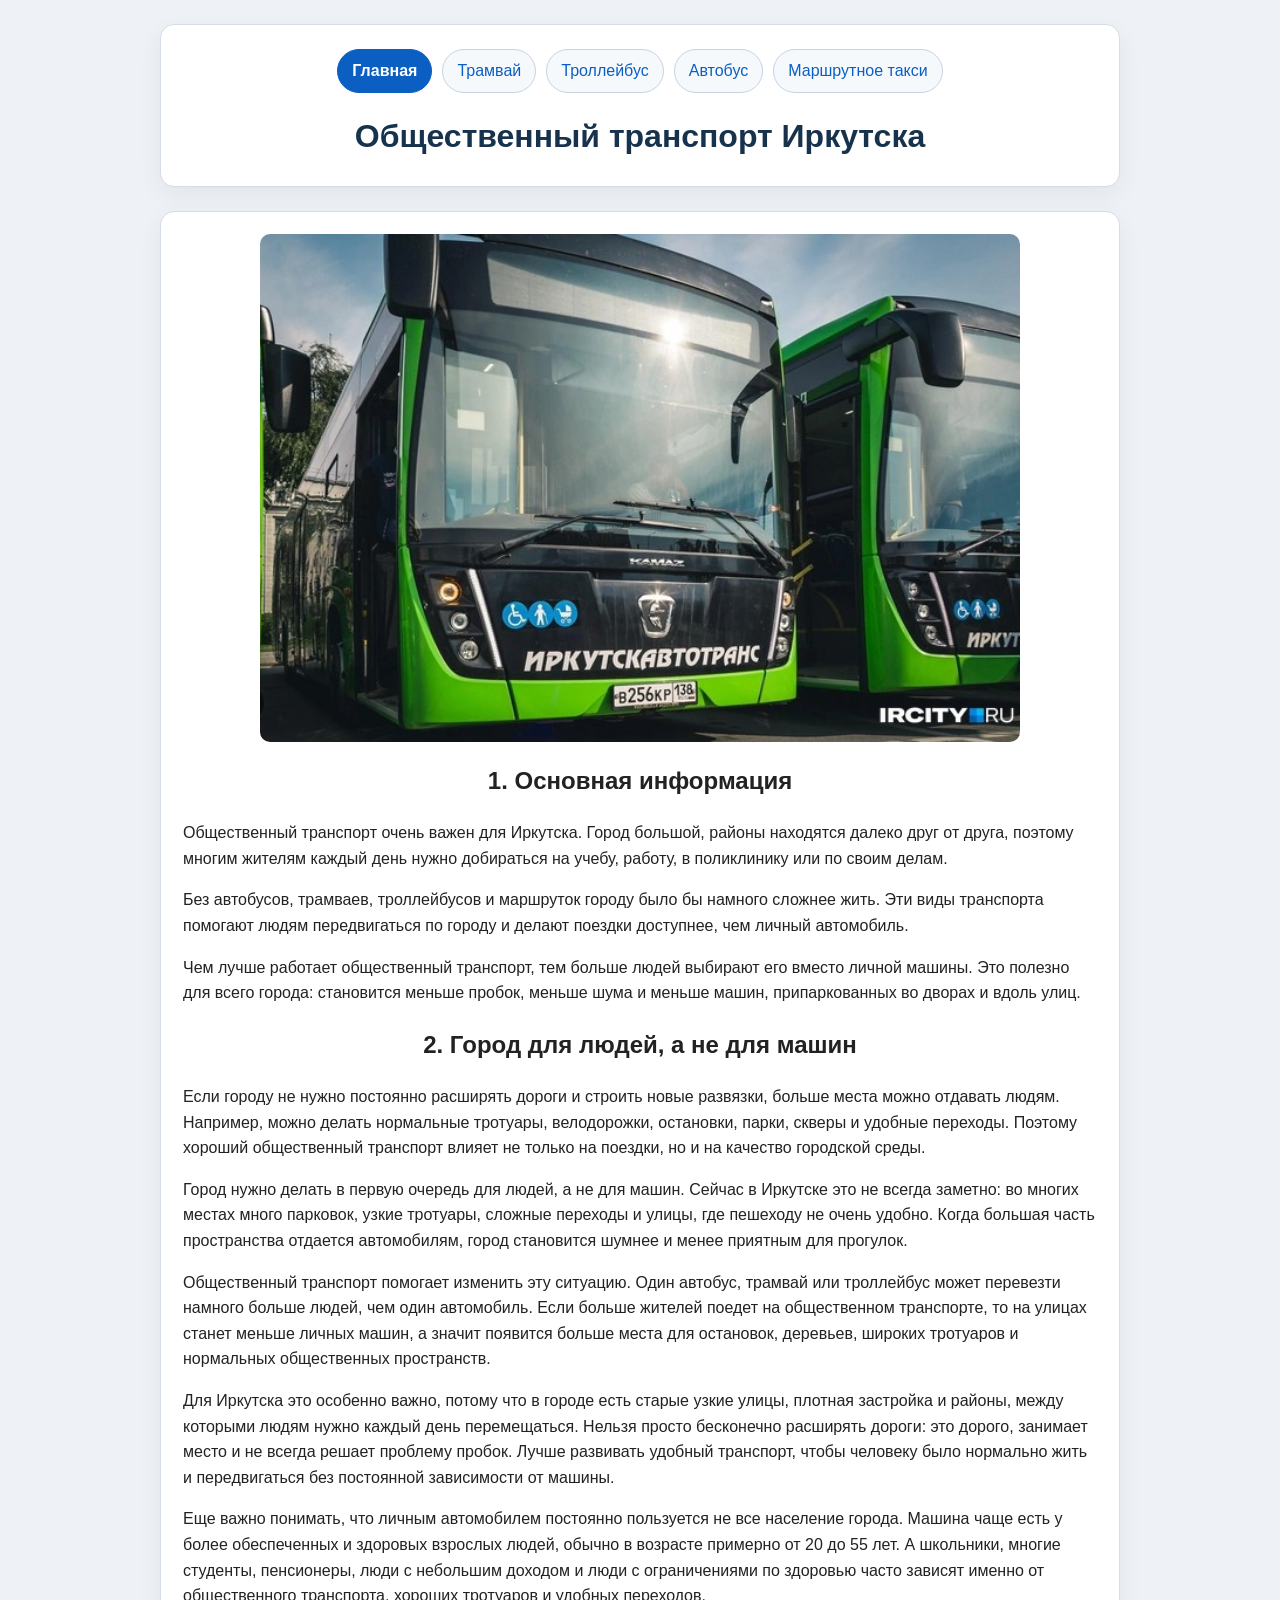
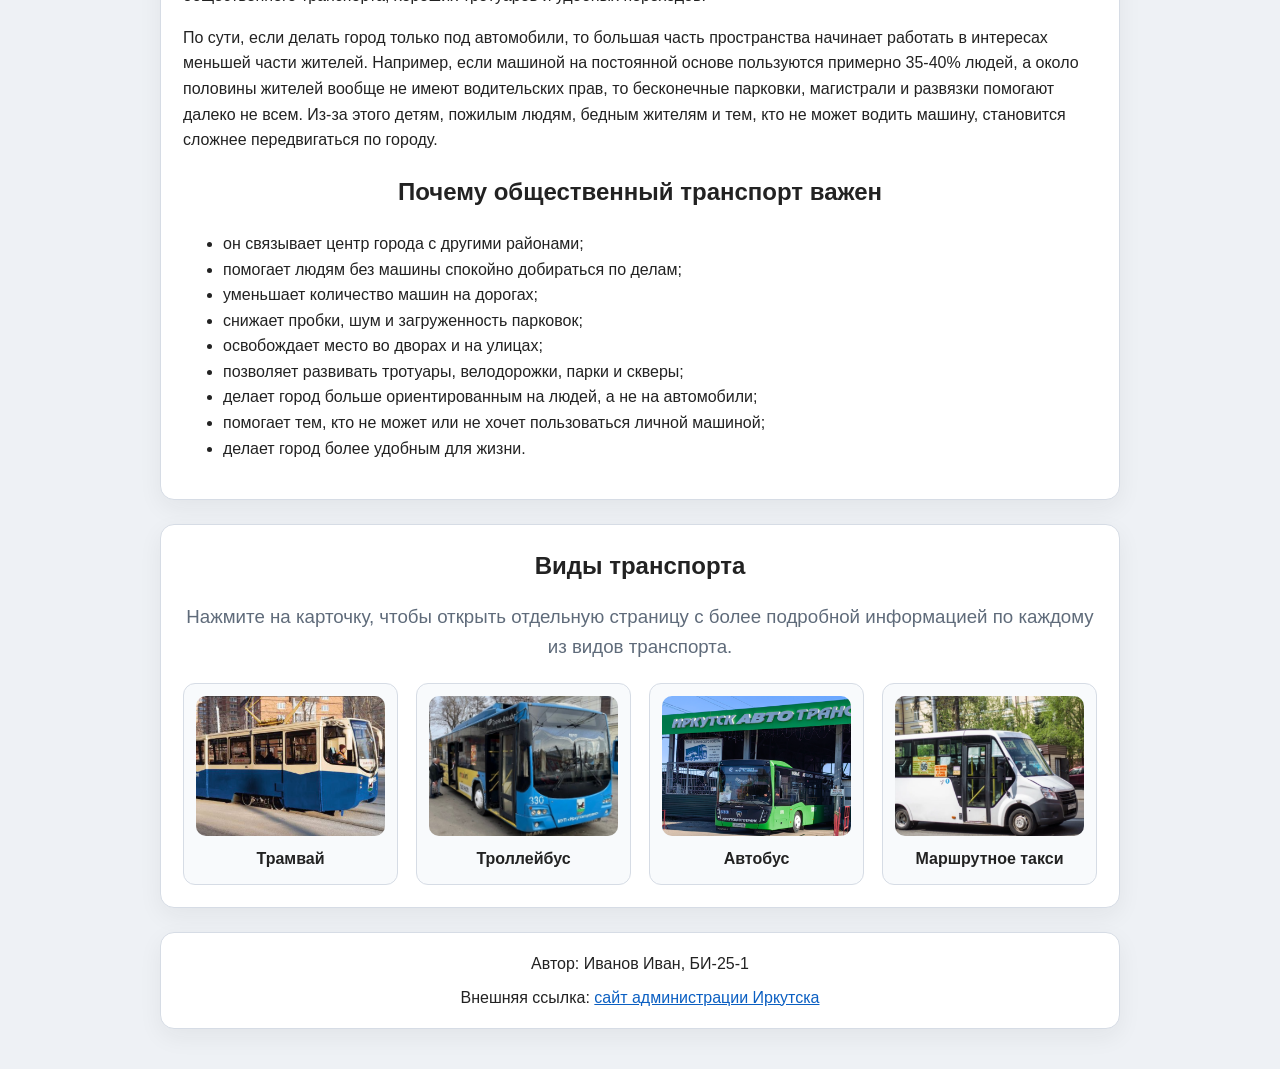
==== index.html @ 7076f2f7 "podzagolovki" ====
<!DOCTYPE html>
<html lang="ru">
<head>
  <meta charset="UTF-8">
  <meta name="viewport" content="width=device-width, initial-scale=1.0">
  <title>Общественный транспорт Иркутска</title>
  <link rel="stylesheet" href="style.css">
</head>
<body class="page">
  <div class="wrapper">
    <header class="header">
      <nav class="menu">
        <a class="menu-link active" href="index.html">Главная</a>
        <a class="menu-link" href="tram.html">Трамвай</a>
        <a class="menu-link" href="trolleybus.html">Троллейбус</a>
        <a class="menu-link" href="bus.html">Автобус</a>
        <a class="menu-link" href="marshrutka.html">Маршрутное такси</a>
      </nav>
      <h1 class="page-title">Общественный транспорт Иркутска</h1>
    </header>

    <main class="content">
      <section class="intro panel">
        <img class="image hero-image" src="images/hero.jpg" alt="Иркутск">
        <h2>1. Основная информация</h2>
        <p>
          Общественный транспорт очень важен для Иркутска. Город большой, районы находятся далеко друг от друга,
          поэтому многим жителям каждый день нужно добираться на учебу, работу, в поликлинику или по своим делам.
        </p>
        <p>
          Без автобусов, трамваев, троллейбусов и маршруток городу было бы намного сложнее жить. Эти виды транспорта
          помогают людям передвигаться по городу и делают поездки доступнее, чем личный автомобиль.
        </p>
        <p>
          Чем лучше работает общественный транспорт, тем больше людей выбирают его вместо личной машины. Это полезно
          для всего города: становится меньше пробок, меньше шума и меньше машин, припаркованных во дворах и вдоль улиц.
        </p>
        <h2>2. Город для людей, а не для машин</h2>
        <p>
          Если городу не нужно постоянно расширять дороги и строить новые развязки, больше места можно отдавать людям.
          Например, можно делать нормальные тротуары, велодорожки, остановки, парки, скверы и удобные переходы. Поэтому
          хороший общественный транспорт влияет не только на поездки, но и на качество городской среды.
        </p>
        <p>
          Город нужно делать в первую очередь для людей, а не для машин. Сейчас в Иркутске это не всегда заметно:
          во многих местах много парковок, узкие тротуары, сложные переходы и улицы, где пешеходу не очень удобно.
          Когда большая часть пространства отдается автомобилям, город становится шумнее и менее приятным для прогулок.
        </p>
        <p>
          Общественный транспорт помогает изменить эту ситуацию. Один автобус, трамвай или троллейбус может перевезти
          намного больше людей, чем один автомобиль. Если больше жителей поедет на общественном транспорте, то на улицах
          станет меньше личных машин, а значит появится больше места для остановок, деревьев, широких тротуаров и
          нормальных общественных пространств.
        </p>
        <p>
          Для Иркутска это особенно важно, потому что в городе есть старые узкие улицы, плотная застройка и районы,
          между которыми людям нужно каждый день перемещаться. Нельзя просто бесконечно расширять дороги: это дорого,
          занимает место и не всегда решает проблему пробок. Лучше развивать удобный транспорт, чтобы человеку было
          нормально жить и передвигаться без постоянной зависимости от машины.
        </p>
        <p>
          Еще важно понимать, что личным автомобилем постоянно пользуется не все население города. Машина чаще есть
          у более обеспеченных и здоровых взрослых людей, обычно в возрасте примерно от 20 до 55 лет. А школьники,
          многие студенты, пенсионеры, люди с небольшим доходом и люди с ограничениями по здоровью часто зависят именно
          от общественного транспорта, хороших тротуаров и удобных переходов.
        </p>
        <p>
          По сути, если делать город только под автомобили, то большая часть пространства начинает работать в интересах
          меньшей части жителей. Например, если машиной на постоянной основе пользуются примерно 35-40% людей, а около
          половины жителей вообще не имеют водительских прав, то бесконечные парковки, магистрали и развязки помогают
          далеко не всем. Из-за этого детям, пожилым людям, бедным жителям и тем, кто не может водить машину, становится
          сложнее передвигаться по городу.
        </p>

        <h2>Почему общественный транспорт важен</h2>
        <ul>
          <li>он связывает центр города с другими районами;</li>
          <li>помогает людям без машины спокойно добираться по делам;</li>
          <li>уменьшает количество машин на дорогах;</li>
          <li>снижает пробки, шум и загруженность парковок;</li>
          <li>освобождает место во дворах и на улицах;</li>
          <li>позволяет развивать тротуары, велодорожки, парки и скверы;</li>
          <li>делает город больше ориентированным на людей, а не на автомобили;</li>
          <li>помогает тем, кто не может или не хочет пользоваться личной машиной;</li>
          <li>делает город более удобным для жизни.</li>
        </ul>
      </section>

      <section class="cards panel">
        <h2 class="section-center">Виды транспорта</h2>
        <h3 class="section-subtitle">Нажмите на карточку, чтобы открыть отдельную страницу с более подробной информацией по каждому из видов транспорта.</h3>

        <div class="cards-grid">
          <a class="card" href="tram.html">
            <img class="image card-image" src="images/tram.jpg" alt="Трамвай">
            <strong>Трамвай</strong>
          </a>

          <a class="card" href="trolleybus.html">
            <img class="image card-image" src="images/trolleybus.jpg" alt="Троллейбус">
            <strong>Троллейбус</strong>
          </a>

          <a class="card" href="bus.html">
            <img class="image card-image" src="images/bus.jpg" alt="Автобус">
            <strong>Автобус</strong>
          </a>

          <a class="card" href="marshrutka.html">
            <img class="image card-image" src="images/marshrutka.jpg" alt="Маршрутное такси">
            <strong>Маршрутное такси</strong>
          </a>
        </div>
      </section>
    </main>

    <footer class="footer">
      <p>Автор: Иванов Иван, БИ-25-1</p>
      <p>
        Внешняя ссылка:
        <a href="https://admirk.ru/" target="_blank" rel="noopener noreferrer">сайт администрации Иркутска</a>
      </p>
    </footer>
  </div>
</body>
</html>
---- style.css ----
body {
  margin: 0;
  background: #eef1f5;
  color: #222222;
  font-family: Arial, sans-serif;
  line-height: 1.6;
}

a {
  color: #0b5fc2;
}

.wrapper {
  max-width: 960px;
  margin: 0 auto;
  padding: 24px 16px 40px;
}

h2,
h3,
.intro h2 {
  text-align: center;
}


.header,
.panel,
.footer {
  background: #ffffff;
  border: 1px solid #d6dce5;
  border-radius: 14px;
  box-shadow: 0 8px 24px rgba(34, 34, 34, 0.06);
}

.header {
  margin-bottom: 24px;
  padding: 24px 20px;
  text-align: center;
}

.header-note {
  margin: 0 0 14px;
  color: #5f6b7a;
}

.menu {
  display: flex;
  flex-wrap: wrap;
  justify-content: center;
  gap: 10px;
  margin-bottom: 18px;
}

.menu-link {
  padding: 8px 14px;
  border: 1px solid #c7d3e3;
  border-radius: 999px;
  background: #f6f9fc;
  color: #0b5fc2;
  text-decoration: none;
}

.menu-link:hover {
  background: #e9f1fb;
}

.menu-link.active {
  background: #0b5fc2;
  border-color: #0b5fc2;
  color: #ffffff;
  font-weight: bold;
}

.page-title {
  margin: 0;
  color: #17324d;
}

.panel {
  padding: 22px;
  margin-bottom: 24px;
}

.image {
  display: block;
  width: 100%;
  border-radius: 10px;
}

.hero-image {
  max-width: 760px;
  margin: 0 auto 20px;
}

.page-image {
  max-width: 720px;
  max-height: 360px;
  object-fit: cover;
  margin: 0 auto 20px;
}

.section-center {
  margin-top: 0;
  text-align: center;
}

.section-subtitle {
  margin-top: -4px;
  margin-bottom: 22px;
  text-align: center;
  color: #5f6b7a;
  font-weight: normal;
}

.cards-grid {
  display: grid;
  grid-template-columns: repeat(auto-fit, minmax(180px, 1fr));
  gap: 18px;
}

.card {
  display: block;
  padding: 12px;
  border: 1px solid #d6dce5;
  border-radius: 12px;
  background: #f8fafc;
  color: #222222;
  text-align: center;
  text-decoration: none;
  transition: transform 0.2s ease, box-shadow 0.2s ease, background 0.2s ease;
}

.card:hover {
  background: #eef5fd;
  transform: translateY(-3px);
  box-shadow: 0 8px 18px rgba(11, 95, 194, 0.12);
}

.card-image {
  width: 100%;
  height: 140px;
  object-fit: cover;
  border-radius: 10px;
  margin-bottom: 10px;
}

.info-table {
  width: 100%;
  border-collapse: collapse;
  margin-top: 10px;
}

.info-table th,
.info-table td {
  border: 1px solid #aeb8c5;
  padding: 10px;
  vertical-align: top;
}

.info-table th {
  background: #e7edf5;
  text-align: center;
}

.back-row {
  text-align: center;
}

.footer {
  padding: 18px 20px;
  text-align: center;
}

.footer p {
  margin: 0;
}

.footer p + p {
  margin-top: 8px;
}

@media (max-width: 640px) {
  .wrapper {
    padding: 16px 10px 28px;
  }

  .header,
  .panel,
  .footer {
    border-radius: 10px;
  }

  .panel {
    padding: 16px;
  }

  .menu {
    gap: 8px;
  }

  .menu-link {
    padding: 7px 12px;
    font-size: 14px;
  }
}
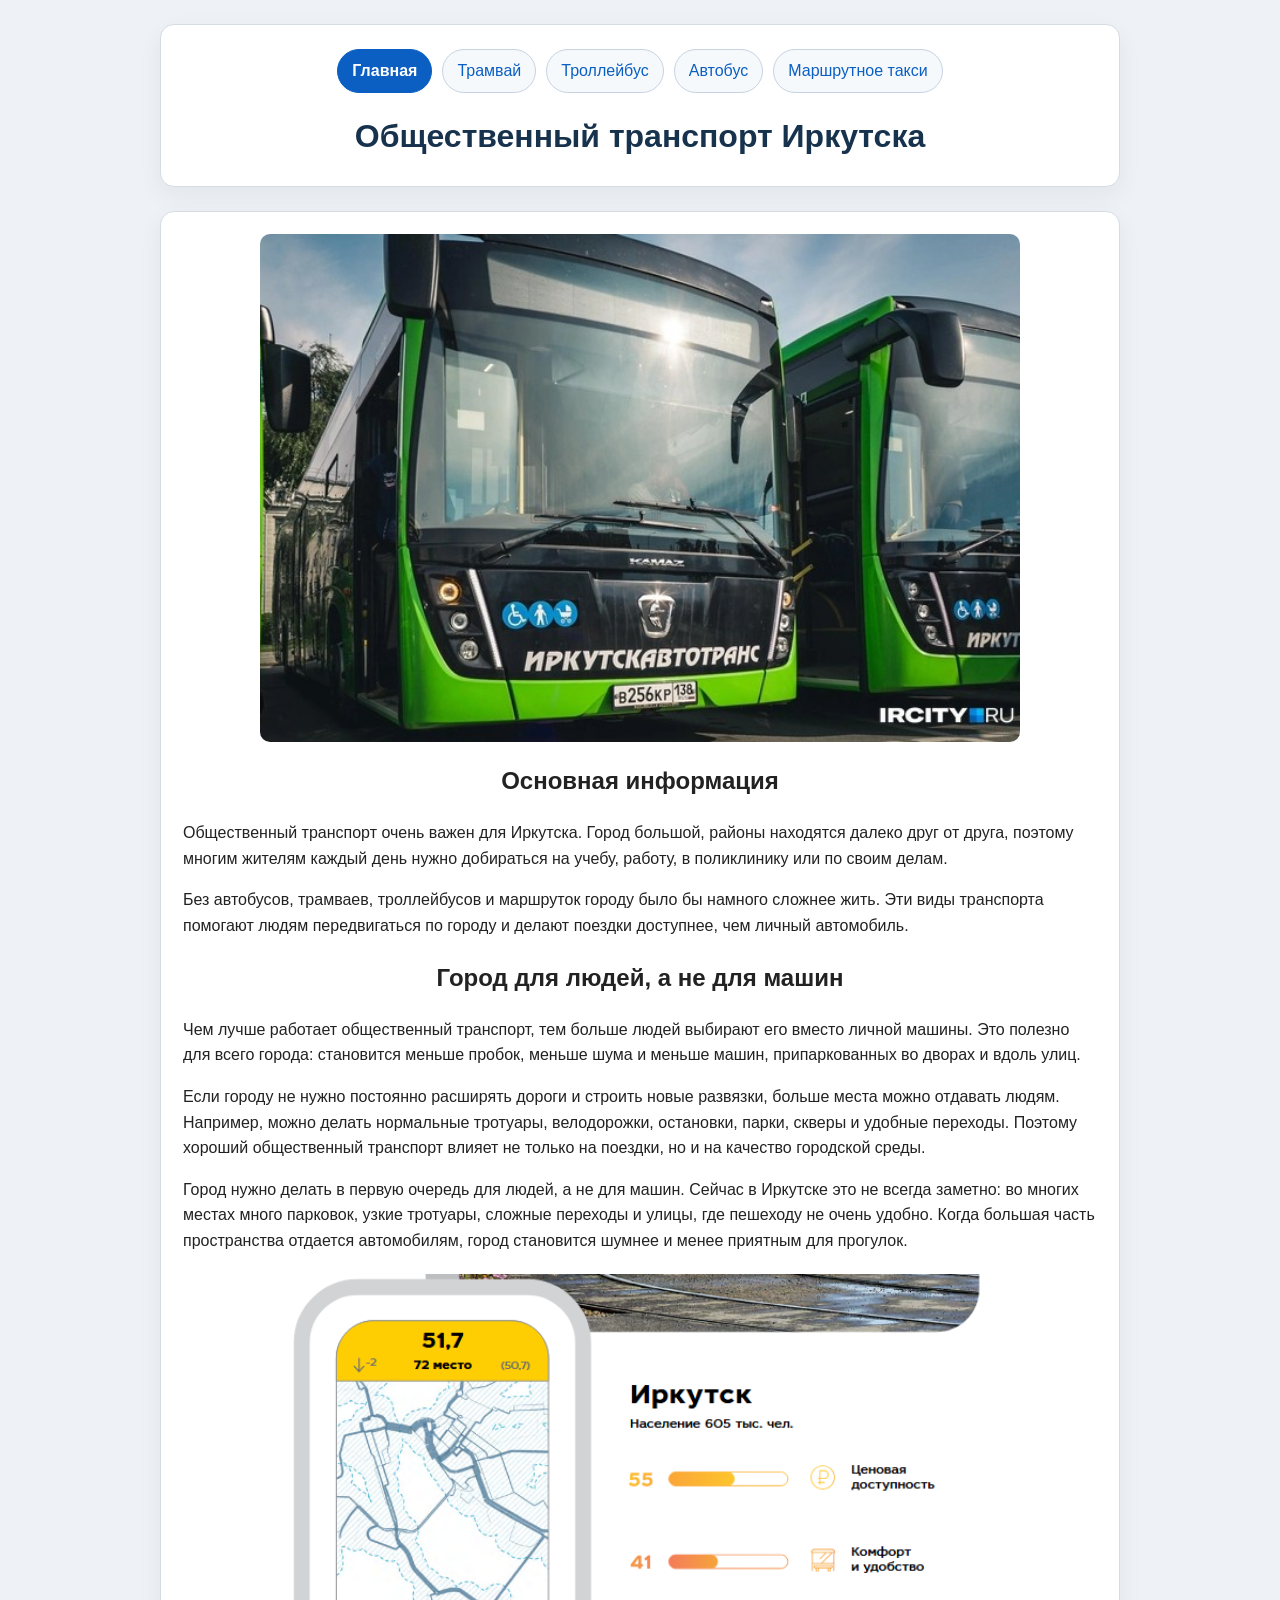
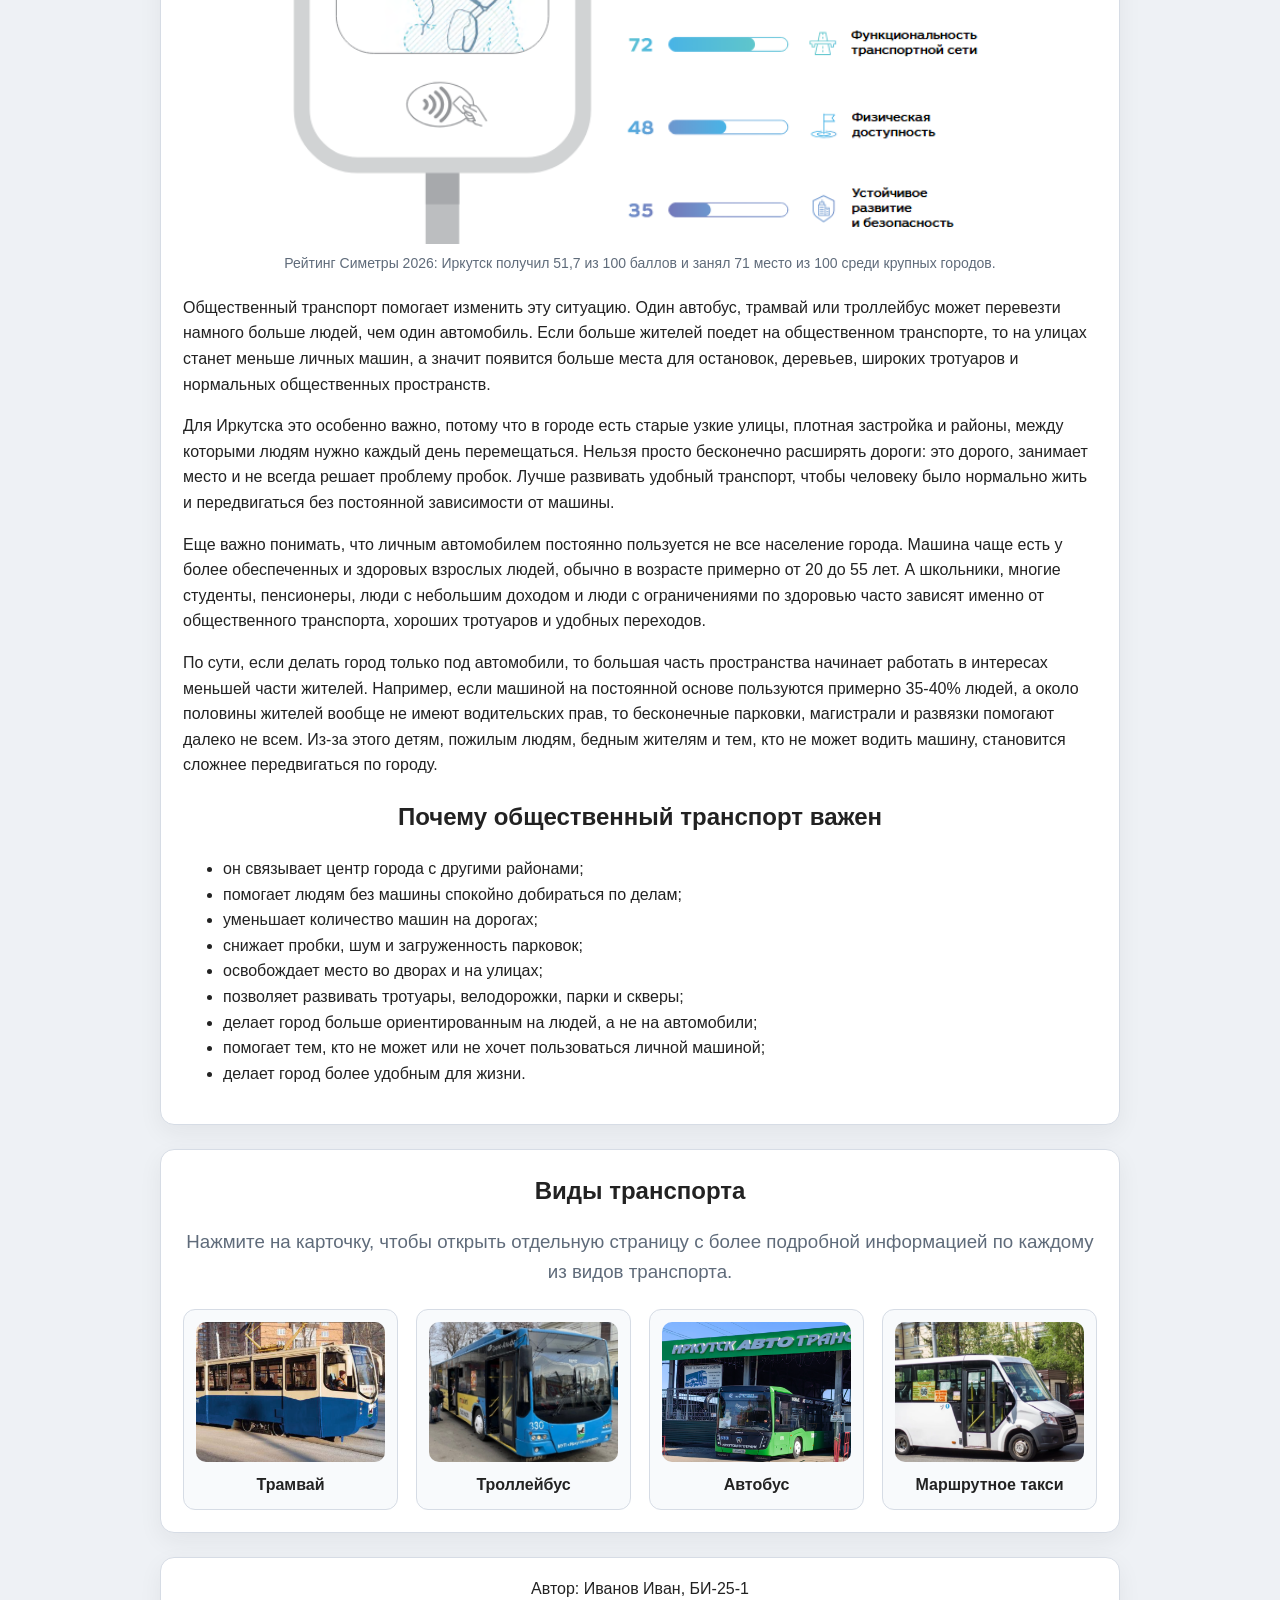
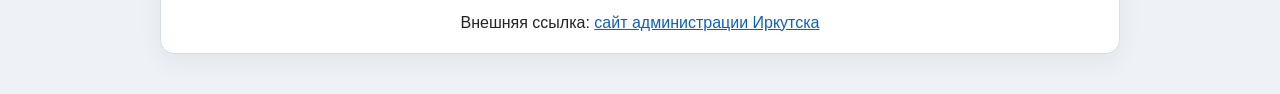
==== commit fa0a74f9: "image on main str" ====
--- a/index.html
+++ b/index.html
@@ -22,7 +22,7 @@
     <main class="content">
       <section class="intro panel">
         <img class="image hero-image" src="images/hero.jpg" alt="Иркутск">
-        <h2>1. Основная информация</h2>
+        <h2>Основная информация</h2>
         <p>
           Общественный транспорт очень важен для Иркутска. Город большой, районы находятся далеко друг от друга,
           поэтому многим жителям каждый день нужно добираться на учебу, работу, в поликлинику или по своим делам.
@@ -31,11 +31,11 @@
           Без автобусов, трамваев, троллейбусов и маршруток городу было бы намного сложнее жить. Эти виды транспорта
           помогают людям передвигаться по городу и делают поездки доступнее, чем личный автомобиль.
         </p>
+        <h2> Город для людей, а не для машин</h2>
         <p>
           Чем лучше работает общественный транспорт, тем больше людей выбирают его вместо личной машины. Это полезно
           для всего города: становится меньше пробок, меньше шума и меньше машин, припаркованных во дворах и вдоль улиц.
         </p>
-        <h2>2. Город для людей, а не для машин</h2>
         <p>
           Если городу не нужно постоянно расширять дороги и строить новые развязки, больше места можно отдавать людям.
           Например, можно делать нормальные тротуары, велодорожки, остановки, парки, скверы и удобные переходы. Поэтому
@@ -46,6 +46,12 @@
           во многих местах много парковок, узкие тротуары, сложные переходы и улицы, где пешеходу не очень удобно.
           Когда большая часть пространства отдается автомобилям, город становится шумнее и менее приятным для прогулок.
         </p>
+        <figure class="rating-picture">
+          <img class="image" src="images/rating.jpg" alt="Рейтинг Симетры 2026 по Иркутску">
+          <figcaption>
+            Рейтинг Симетры 2026: Иркутск получил 51,7 из 100 баллов и занял 71 место из 100 среди крупных городов.
+          </figcaption>
+        </figure>
         <p>
           Общественный транспорт помогает изменить эту ситуацию. Один автобус, трамвай или троллейбус может перевезти
           намного больше людей, чем один автомобиль. Если больше жителей поедет на общественном транспорте, то на улицах
--- a/style.css
+++ b/style.css
@@ -144,6 +144,18 @@
   margin-bottom: 10px;
 }
 
+.rating-picture {
+  max-width: 760px;
+  margin: 20px auto;
+  text-align: center;
+}
+
+.rating-picture figcaption {
+  margin-top: 8px;
+  color: #5f6b7a;
+  font-size: 14px;
+}
+
 .info-table {
   width: 100%;
   border-collapse: collapse;
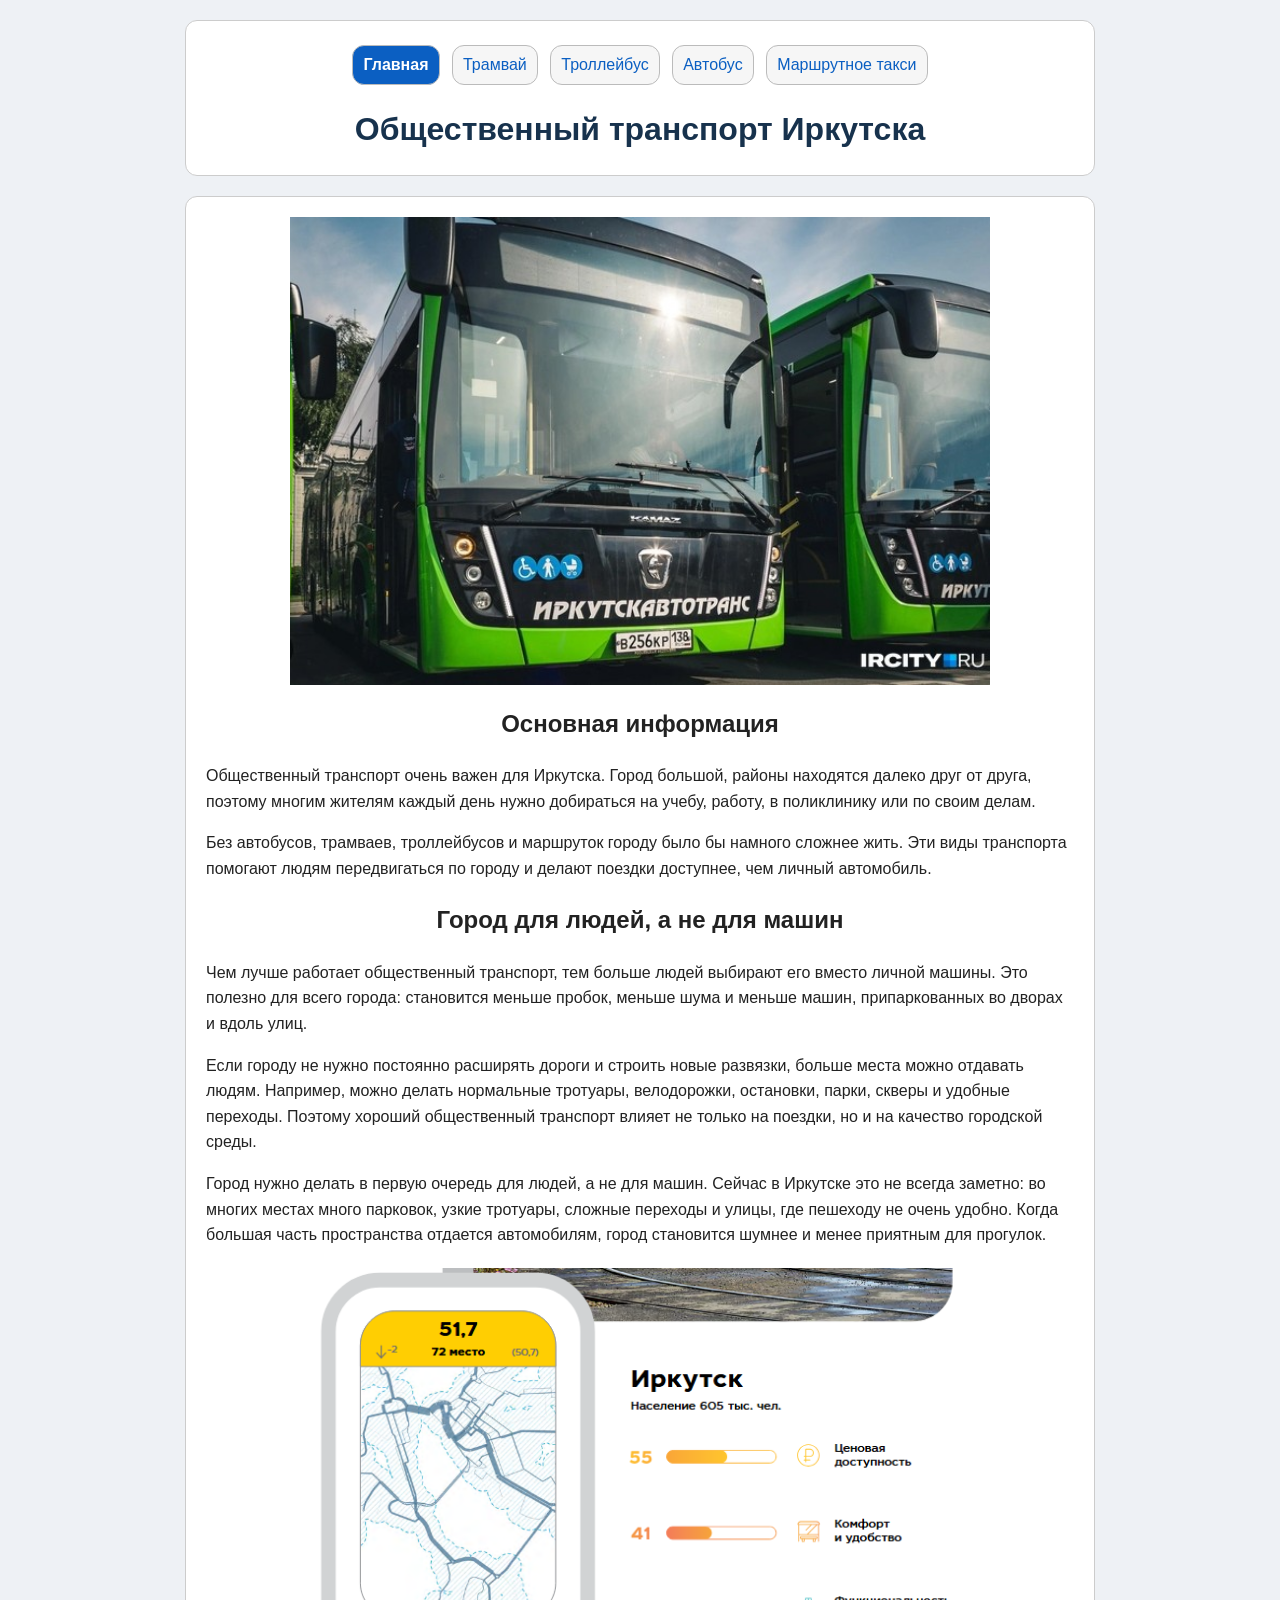
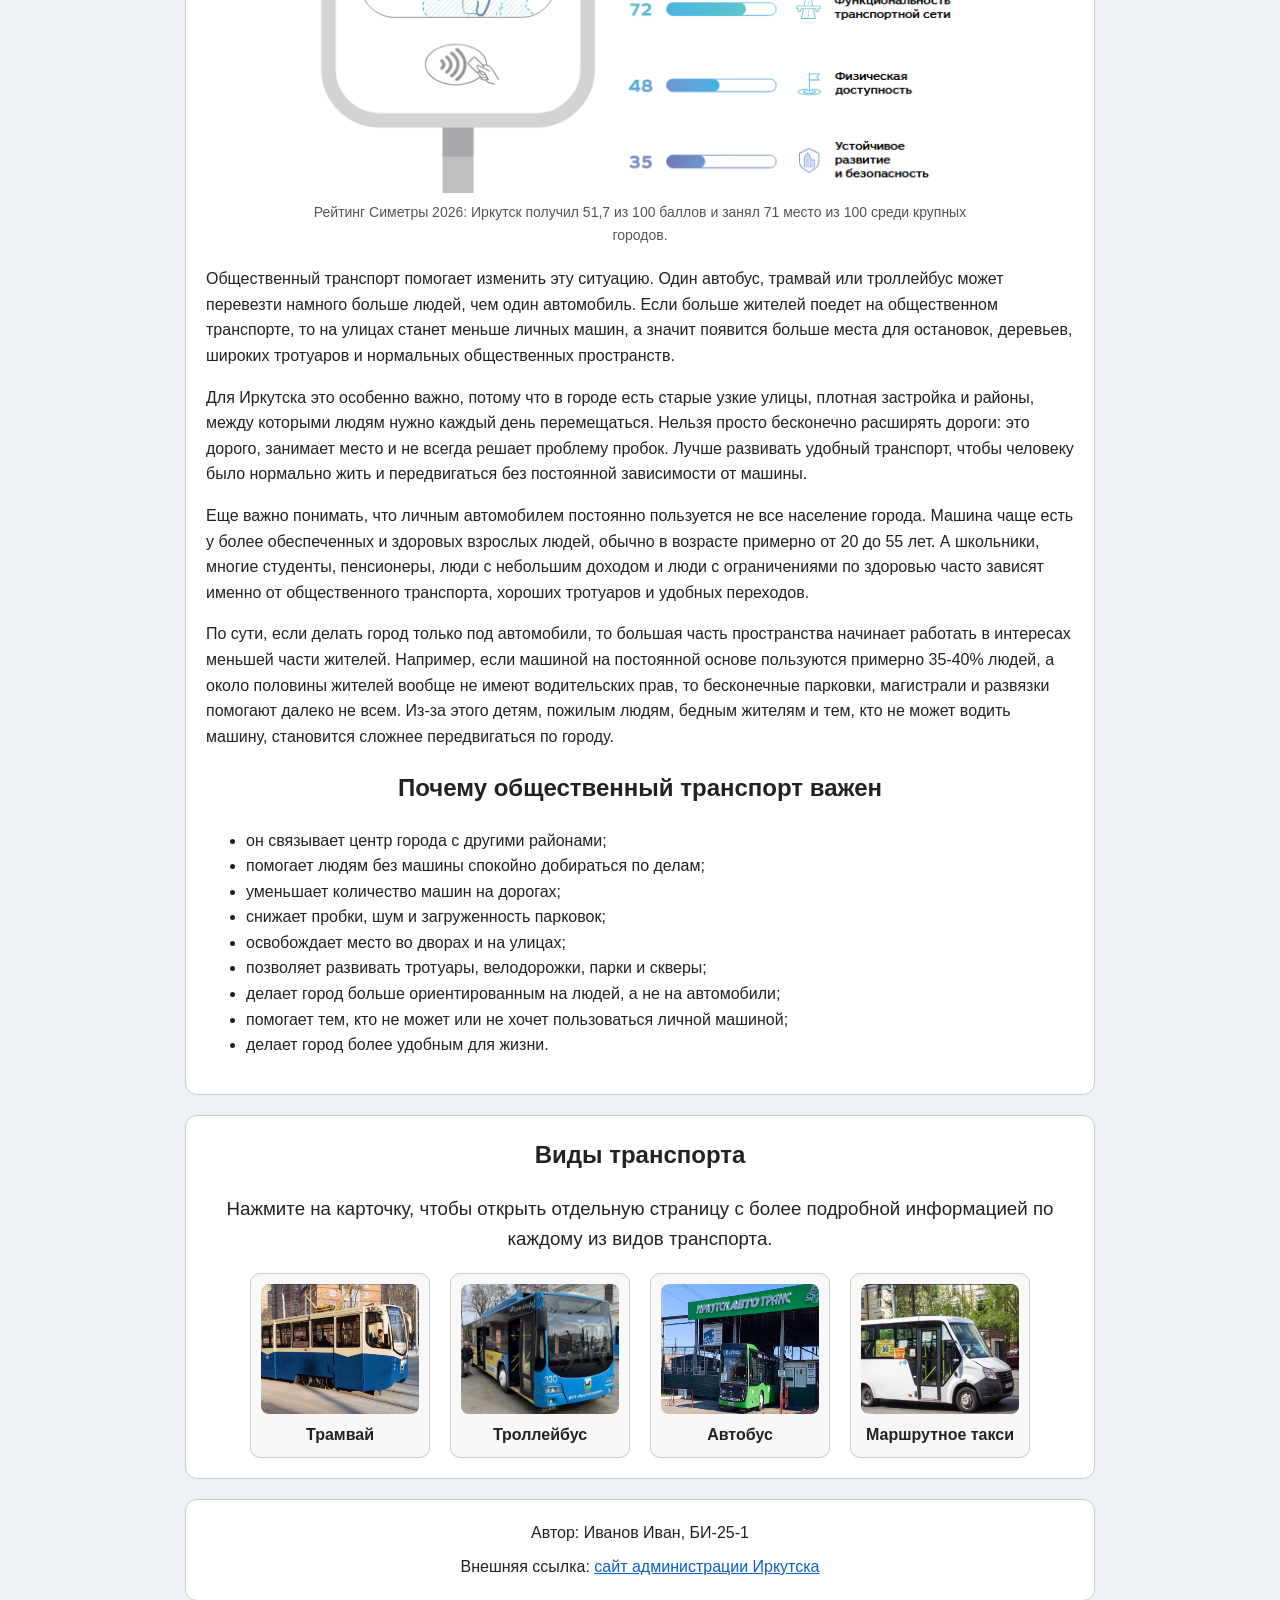
==== commit 17fe5c8f: "final" ====
--- a/index.html
+++ b/index.html
@@ -6,7 +6,7 @@
   <title>Общественный транспорт Иркутска</title>
   <link rel="stylesheet" href="style.css">
 </head>
-<body class="page">
+<body>
   <div class="wrapper">
     <header class="header">
       <nav class="menu">
@@ -96,7 +96,7 @@
         <h2 class="section-center">Виды транспорта</h2>
         <h3 class="section-subtitle">Нажмите на карточку, чтобы открыть отдельную страницу с более подробной информацией по каждому из видов транспорта.</h3>
 
-        <div class="cards-grid">
+        <div class="cards-list">
           <a class="card" href="tram.html">
             <img class="image card-image" src="images/tram.jpg" alt="Трамвай">
             <strong>Трамвай</strong>
--- a/style.css
+++ b/style.css
@@ -6,68 +6,58 @@
   line-height: 1.6;
 }
 
+* {
+  box-sizing: border-box;
+}
+
 a {
   color: #0b5fc2;
 }
 
-.wrapper {
-  max-width: 960px;
-  margin: 0 auto;
-  padding: 24px 16px 40px;
-}
-
 h2,
-h3,
-.intro h2 {
+h3 {
   text-align: center;
 }
 
+.wrapper {
+  width: 100%;
+  max-width:950px;
+  margin: 0 auto;
+  padding: 20px;
+}
 
 .header,
 .panel,
 .footer {
-  background: #ffffff;
-  border: 1px solid #d6dce5;
-  border-radius: 14px;
-  box-shadow: 0 8px 24px rgba(34, 34, 34, 0.06);
+  background: white;
+  border: 1px solid #cccccc;
+  border-radius: 12px;
+  margin-bottom: 20px;
+  padding: 20px;
 }
 
-.header {
-  margin-bottom: 24px;
-  padding: 24px 20px;
+.header,
+.footer {
   text-align: center;
 }
 
-.header-note {
-  margin: 0 0 14px;
-  color: #5f6b7a;
-}
-
 .menu {
-  display: flex;
-  flex-wrap: wrap;
-  justify-content: center;
-  gap: 10px;
-  margin-bottom: 18px;
+  margin-bottom: 15px;
 }
 
 .menu-link {
-  padding: 8px 14px;
-  border: 1px solid #c7d3e3;
-  border-radius: 999px;
-  background: #f6f9fc;
-  color: #0b5fc2;
+  display: inline-block;
+  margin: 4px;
+  padding: 6px 10px;
+  border: 1px solid #bbbbbb;
+  border-radius: 12px;
+  background: #f6f6f6;
   text-decoration: none;
 }
 
-.menu-link:hover {
-  background: #e9f1fb;
-}
-
-.menu-link.active {
+.active {
   background: #0b5fc2;
-  border-color: #0b5fc2;
-  color: #ffffff;
+  color: white;
   font-weight: bold;
 }
 
@@ -76,110 +66,85 @@
   color: #17324d;
 }
 
-.panel {
-  padding: 22px;
-  margin-bottom: 24px;
-}
-
 .image {
   display: block;
   width: 100%;
-  border-radius: 10px;
 }
 
-.hero-image {
-  max-width: 760px;
-  margin: 0 auto 20px;
-}
-
+.hero-image,
 .page-image {
-  max-width: 720px;
-  max-height: 360px;
-  object-fit: cover;
+  width: 100%;
+  max-width: 700px;
   margin: 0 auto 20px;
 }
 
 .section-center {
   margin-top: 0;
-  text-align: center;
 }
 
 .section-subtitle {
-  margin-top: -4px;
-  margin-bottom: 22px;
-  text-align: center;
-  color: #5f6b7a;
   font-weight: normal;
 }
 
-.cards-grid {
-  display: grid;
-  grid-template-columns: repeat(auto-fit, minmax(180px, 1fr));
-  gap: 18px;
+.cards-list {
+  display: flex;
+  flex-wrap: wrap;
+  justify-content: center;
+  gap: 20px;
 }
 
 .card {
   display: block;
-  padding: 12px;
-  border: 1px solid #d6dce5;
-  border-radius: 12px;
-  background: #f8fafc;
+  width: 180px;
+  padding: 10px;
+  border: 1px solid #cccccc;
+  border-radius: 10px;
+  background: #f8f8f8;
   color: #222222;
   text-align: center;
   text-decoration: none;
-  transition: transform 0.2s ease, box-shadow 0.2s ease, background 0.2s ease;
-}
-
-.card:hover {
-  background: #eef5fd;
-  transform: translateY(-3px);
-  box-shadow: 0 8px 18px rgba(11, 95, 194, 0.12);
 }
 
 .card-image {
   width: 100%;
-  height: 140px;
-  object-fit: cover;
-  border-radius: 10px;
-  margin-bottom: 10px;
+  height: 130px;
+  border-radius: 8px;
+  margin-bottom: 8px;
 }
 
 .rating-picture {
-  max-width: 760px;
+  width: 100%;
+  max-width: 700px;
   margin: 20px auto;
   text-align: center;
 }
 
 .rating-picture figcaption {
   margin-top: 8px;
-  color: #5f6b7a;
+  color: #555555;
   font-size: 14px;
 }
 
 .info-table {
   width: 100%;
   border-collapse: collapse;
+  table-layout: fixed;
   margin-top: 10px;
 }
 
 .info-table th,
 .info-table td {
-  border: 1px solid #aeb8c5;
+  border: 1px solid #999999;
   padding: 10px;
   vertical-align: top;
 }
 
 .info-table th {
-  background: #e7edf5;
+  background: #eeeeee;
   text-align: center;
 }
 
 .back-row {
-  text-align: center;
-}
-
-.footer {
-  padding: 18px 20px;
   text-align: center;
 }
 
@@ -190,28 +155,3 @@
 .footer p + p {
   margin-top: 8px;
 }
-
-@media (max-width: 640px) {
-  .wrapper {
-    padding: 16px 10px 28px;
-  }
-
-  .header,
-  .panel,
-  .footer {
-    border-radius: 10px;
-  }
-
-  .panel {
-    padding: 16px;
-  }
-
-  .menu {
-    gap: 8px;
-  }
-
-  .menu-link {
-    padding: 7px 12px;
-    font-size: 14px;
-  }
-}
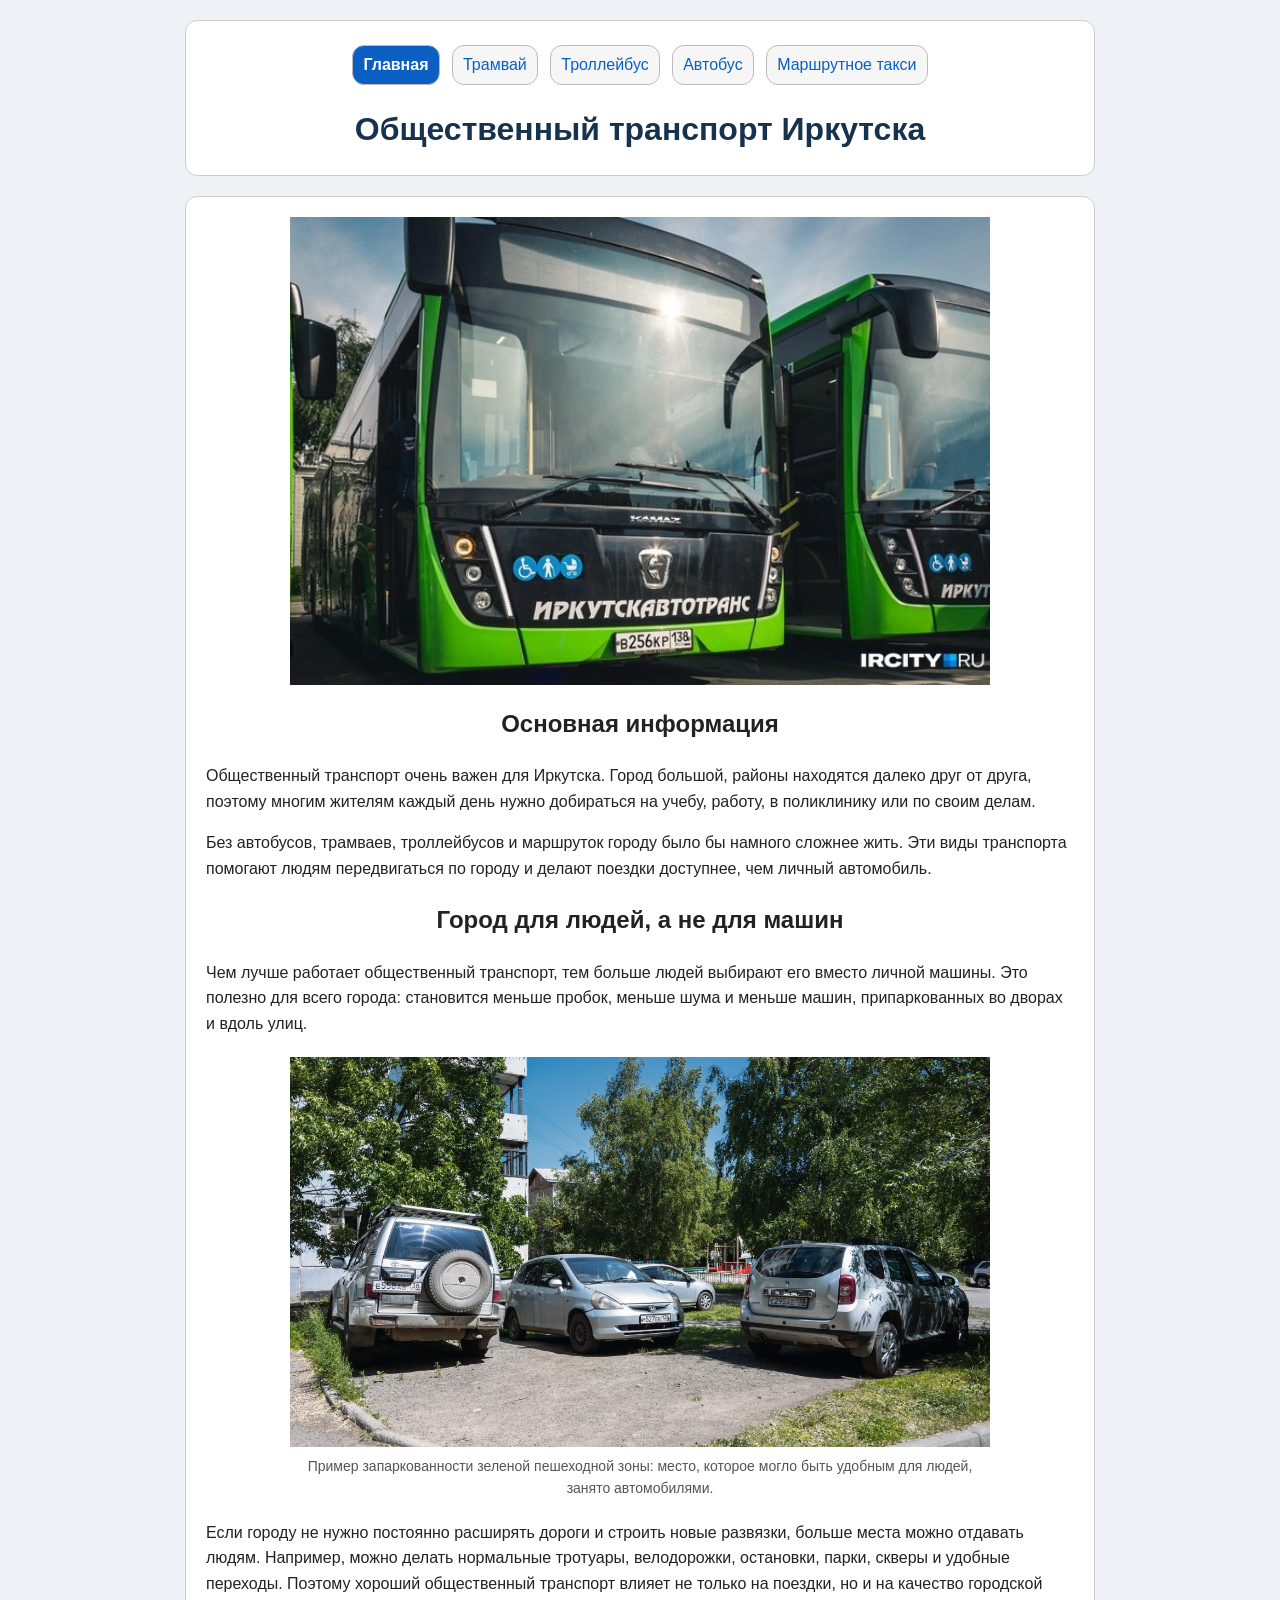
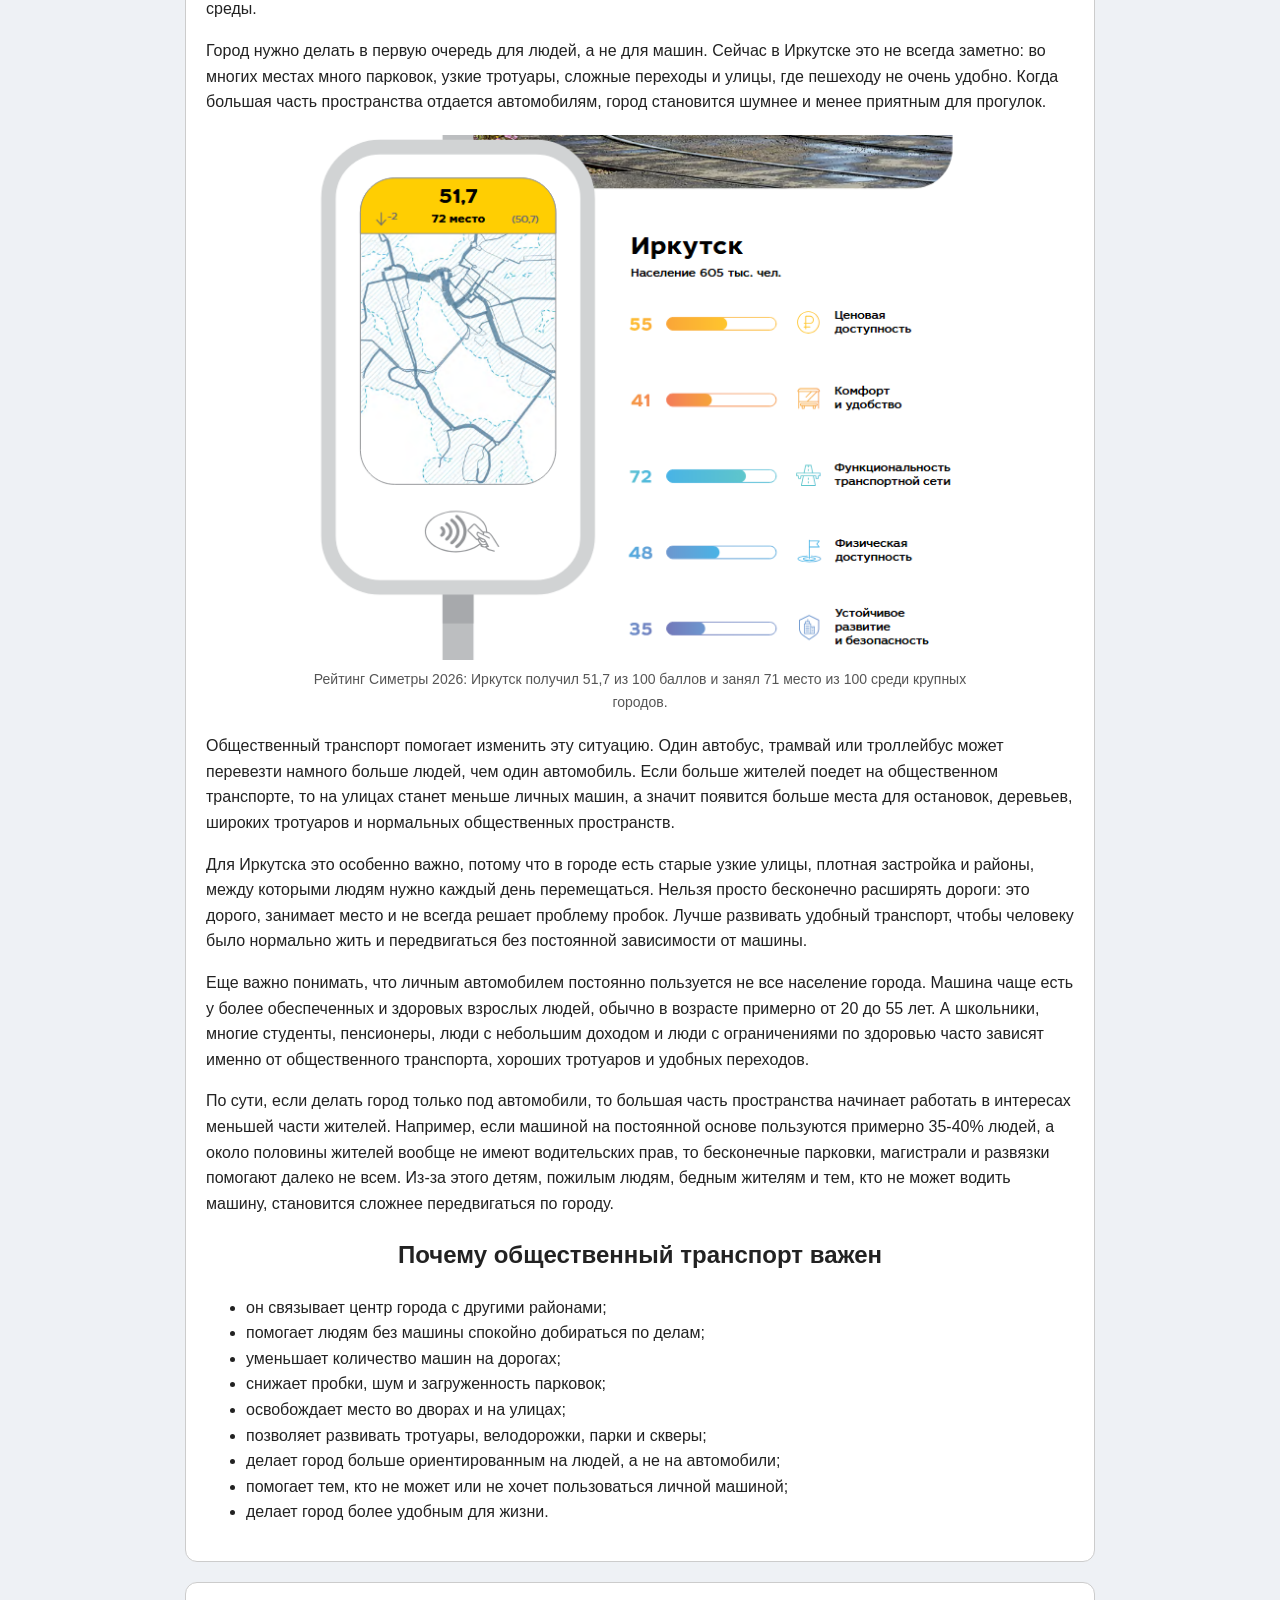
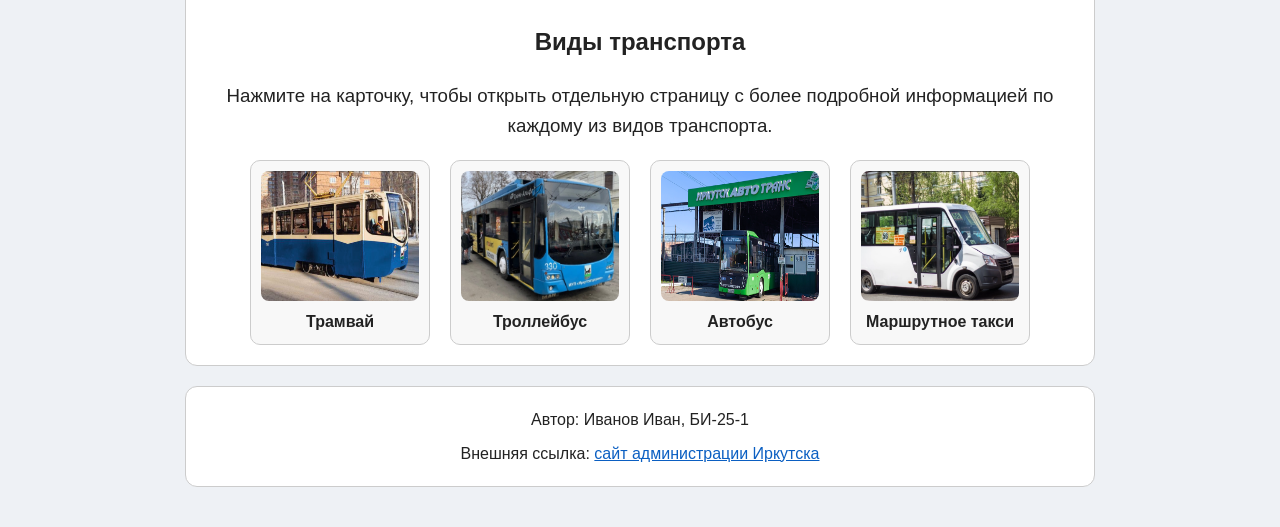
==== commit 5a376e12: "final" ====
--- a/index.html
+++ b/index.html
@@ -19,8 +19,8 @@
       <h1 class="page-title">Общественный транспорт Иркутска</h1>
     </header>
 
-    <main class="content">
-      <section class="intro panel">
+    <main>
+      <section class="panel">
         <img class="image hero-image" src="images/hero.jpg" alt="Иркутск">
         <h2>Основная информация</h2>
         <p>
@@ -36,6 +36,13 @@
           Чем лучше работает общественный транспорт, тем больше людей выбирают его вместо личной машины. Это полезно
           для всего города: становится меньше пробок, меньше шума и меньше машин, припаркованных во дворах и вдоль улиц.
         </p>
+        <figure class="rating-picture">
+          <img class="image" src="images/parking.jpg" alt="Запаркованность зеленой пешеходной зоны">
+          <figcaption>
+            Пример запаркованности зеленой пешеходной зоны: место, которое могло быть удобным для людей,
+            занято автомобилями.
+          </figcaption>
+        </figure>
         <p>
           Если городу не нужно постоянно расширять дороги и строить новые развязки, больше места можно отдавать людям.
           Например, можно делать нормальные тротуары, велодорожки, остановки, парки, скверы и удобные переходы. Поэтому
@@ -92,8 +99,8 @@
         </ul>
       </section>
 
-      <section class="cards panel">
-        <h2 class="section-center">Виды транспорта</h2>
+      <section class="panel">
+        <h2>Виды транспорта</h2>
         <h3 class="section-subtitle">Нажмите на карточку, чтобы открыть отдельную страницу с более подробной информацией по каждому из видов транспорта.</h3>
 
         <div class="cards-list">
--- a/style.css
+++ b/style.css
@@ -78,10 +78,6 @@
   margin: 0 auto 20px;
 }
 
-.section-center {
-  margin-top: 0;
-}
-
 .section-subtitle {
   font-weight: normal;
 }
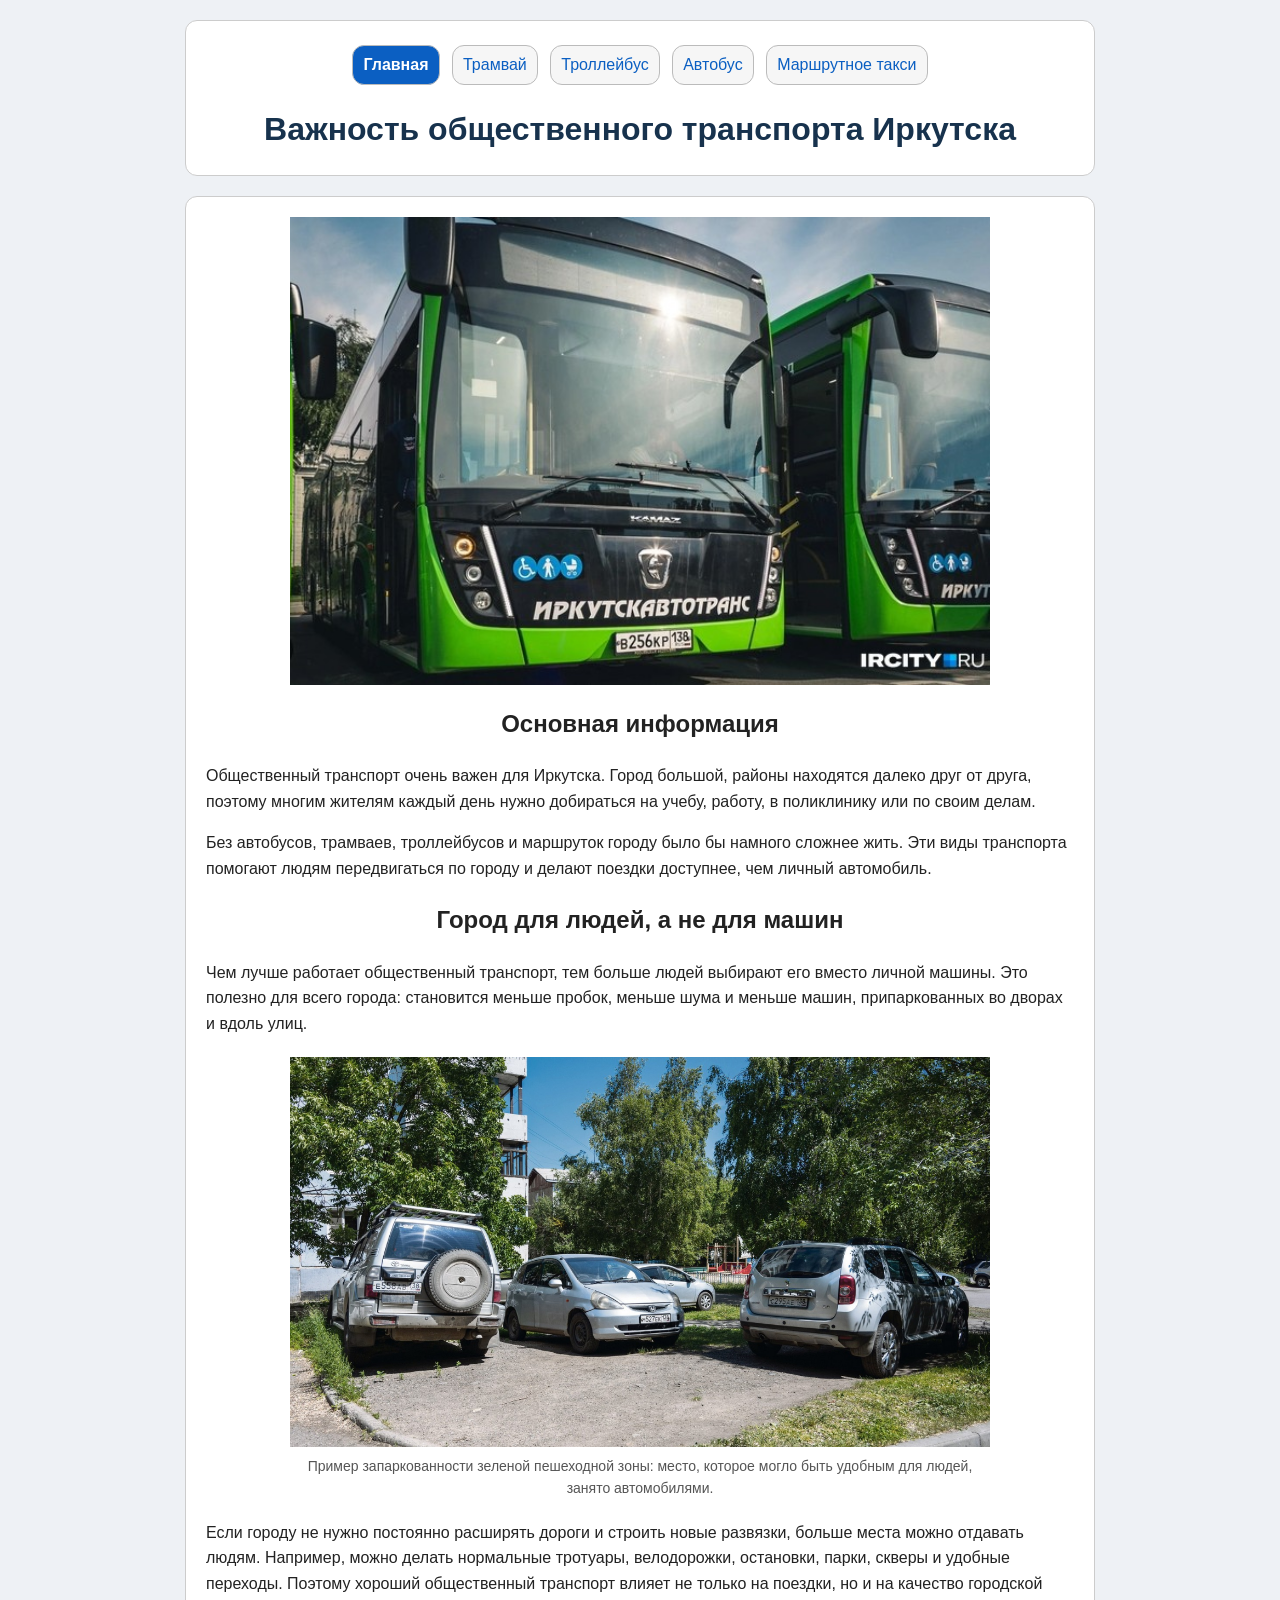
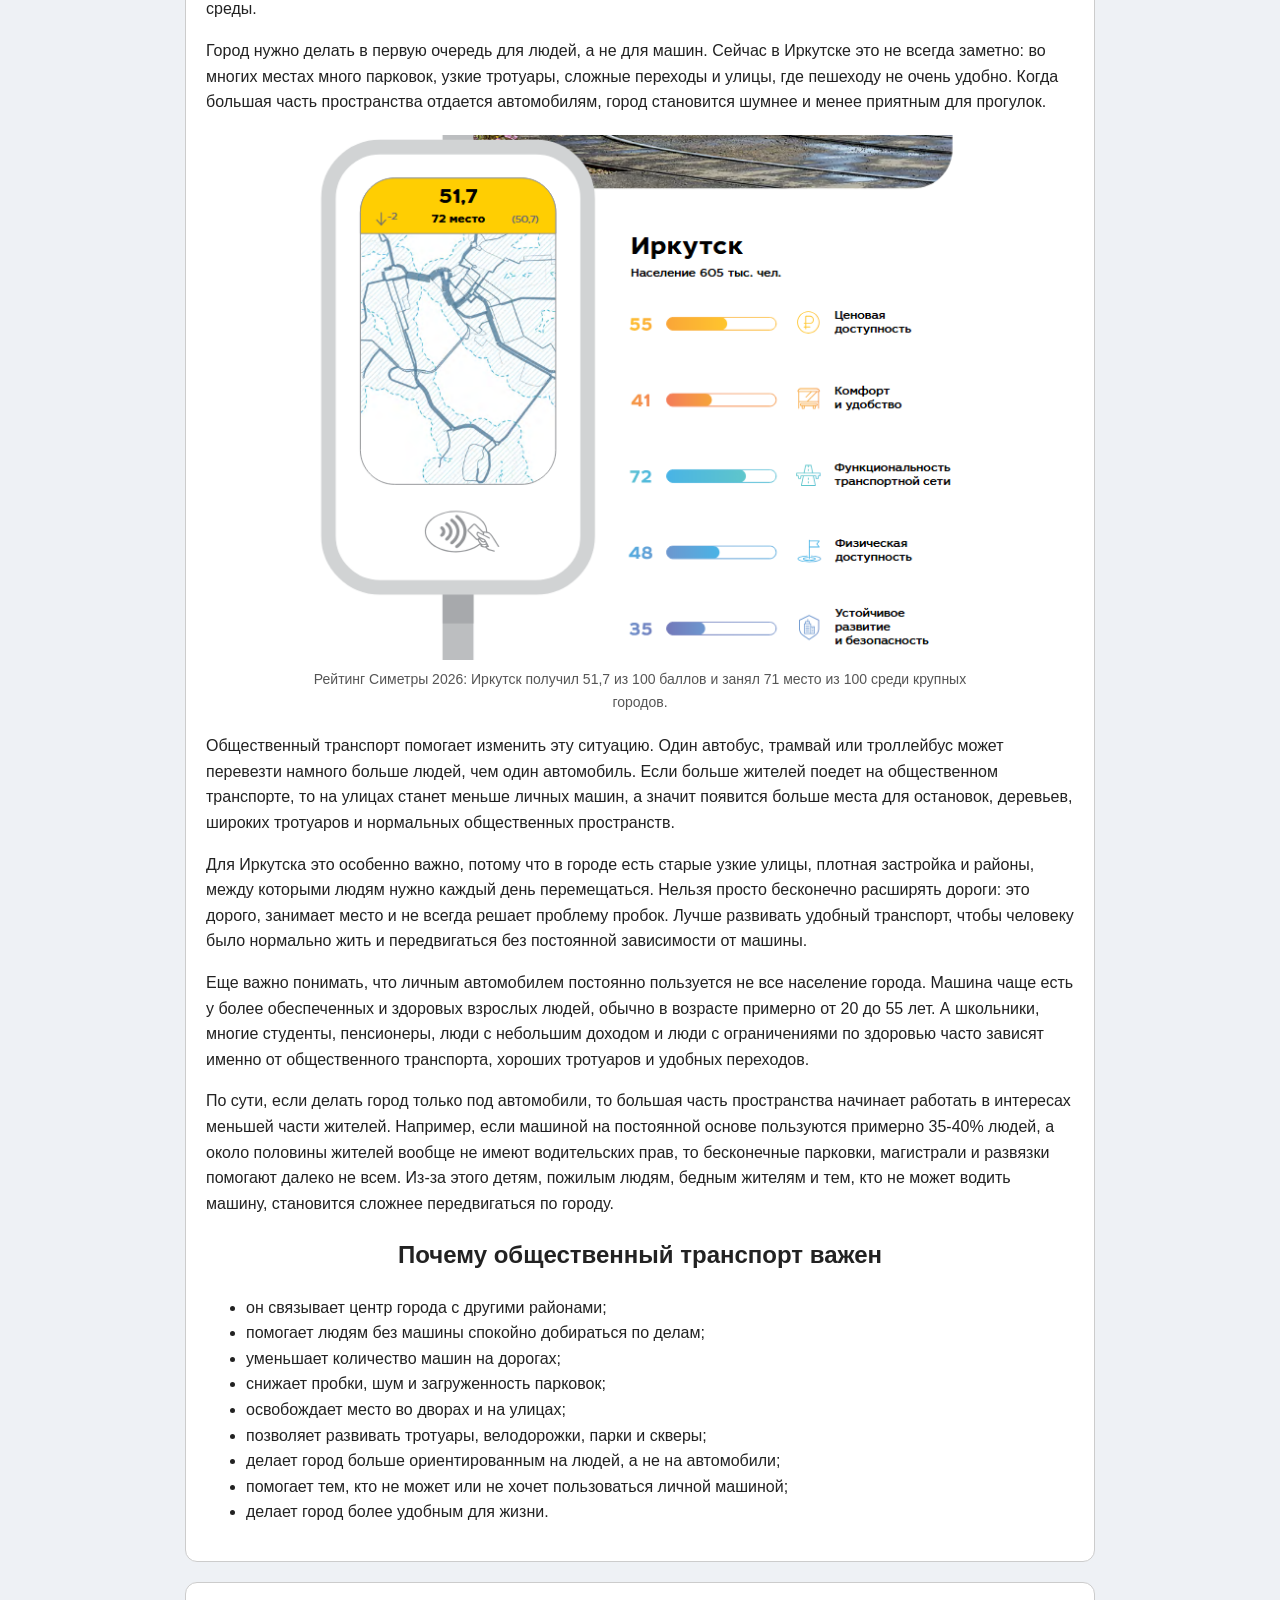
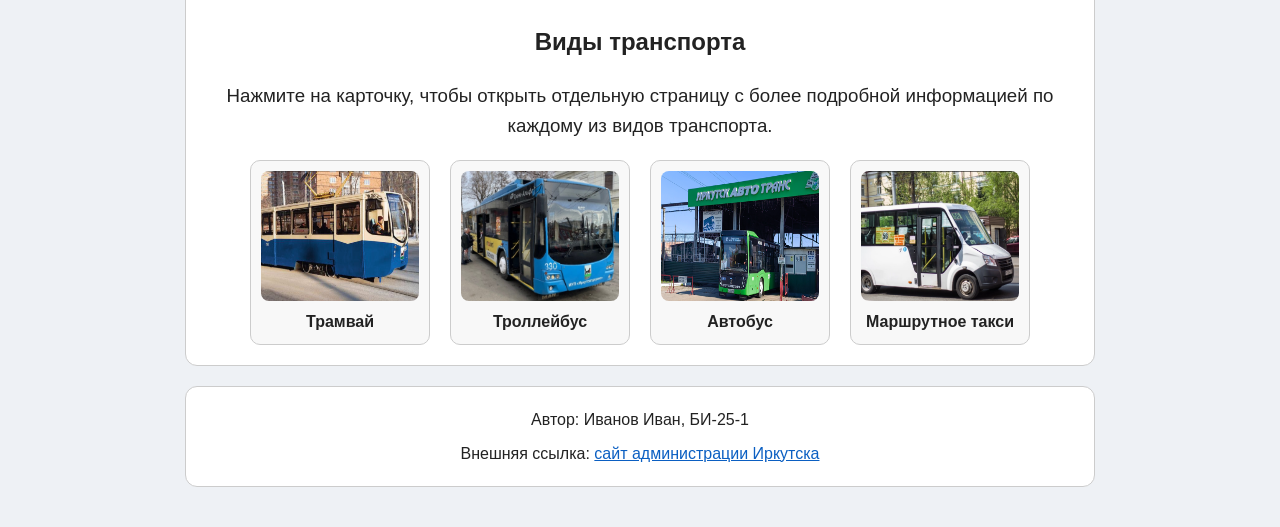
==== commit c5acb21f: "fix title" ====
--- a/index.html
+++ b/index.html
@@ -3,7 +3,7 @@
 <head>
   <meta charset="UTF-8">
   <meta name="viewport" content="width=device-width, initial-scale=1.0">
-  <title>Общественный транспорт Иркутска</title>
+  <title>Важность общественного транспорта Иркутска</title>
   <link rel="stylesheet" href="style.css">
 </head>
 <body>
@@ -16,7 +16,7 @@
         <a class="menu-link" href="bus.html">Автобус</a>
         <a class="menu-link" href="marshrutka.html">Маршрутное такси</a>
       </nav>
-      <h1 class="page-title">Общественный транспорт Иркутска</h1>
+      <h1 class="page-title">Важность общественного транспорта Иркутска</h1>
     </header>
 
     <main>
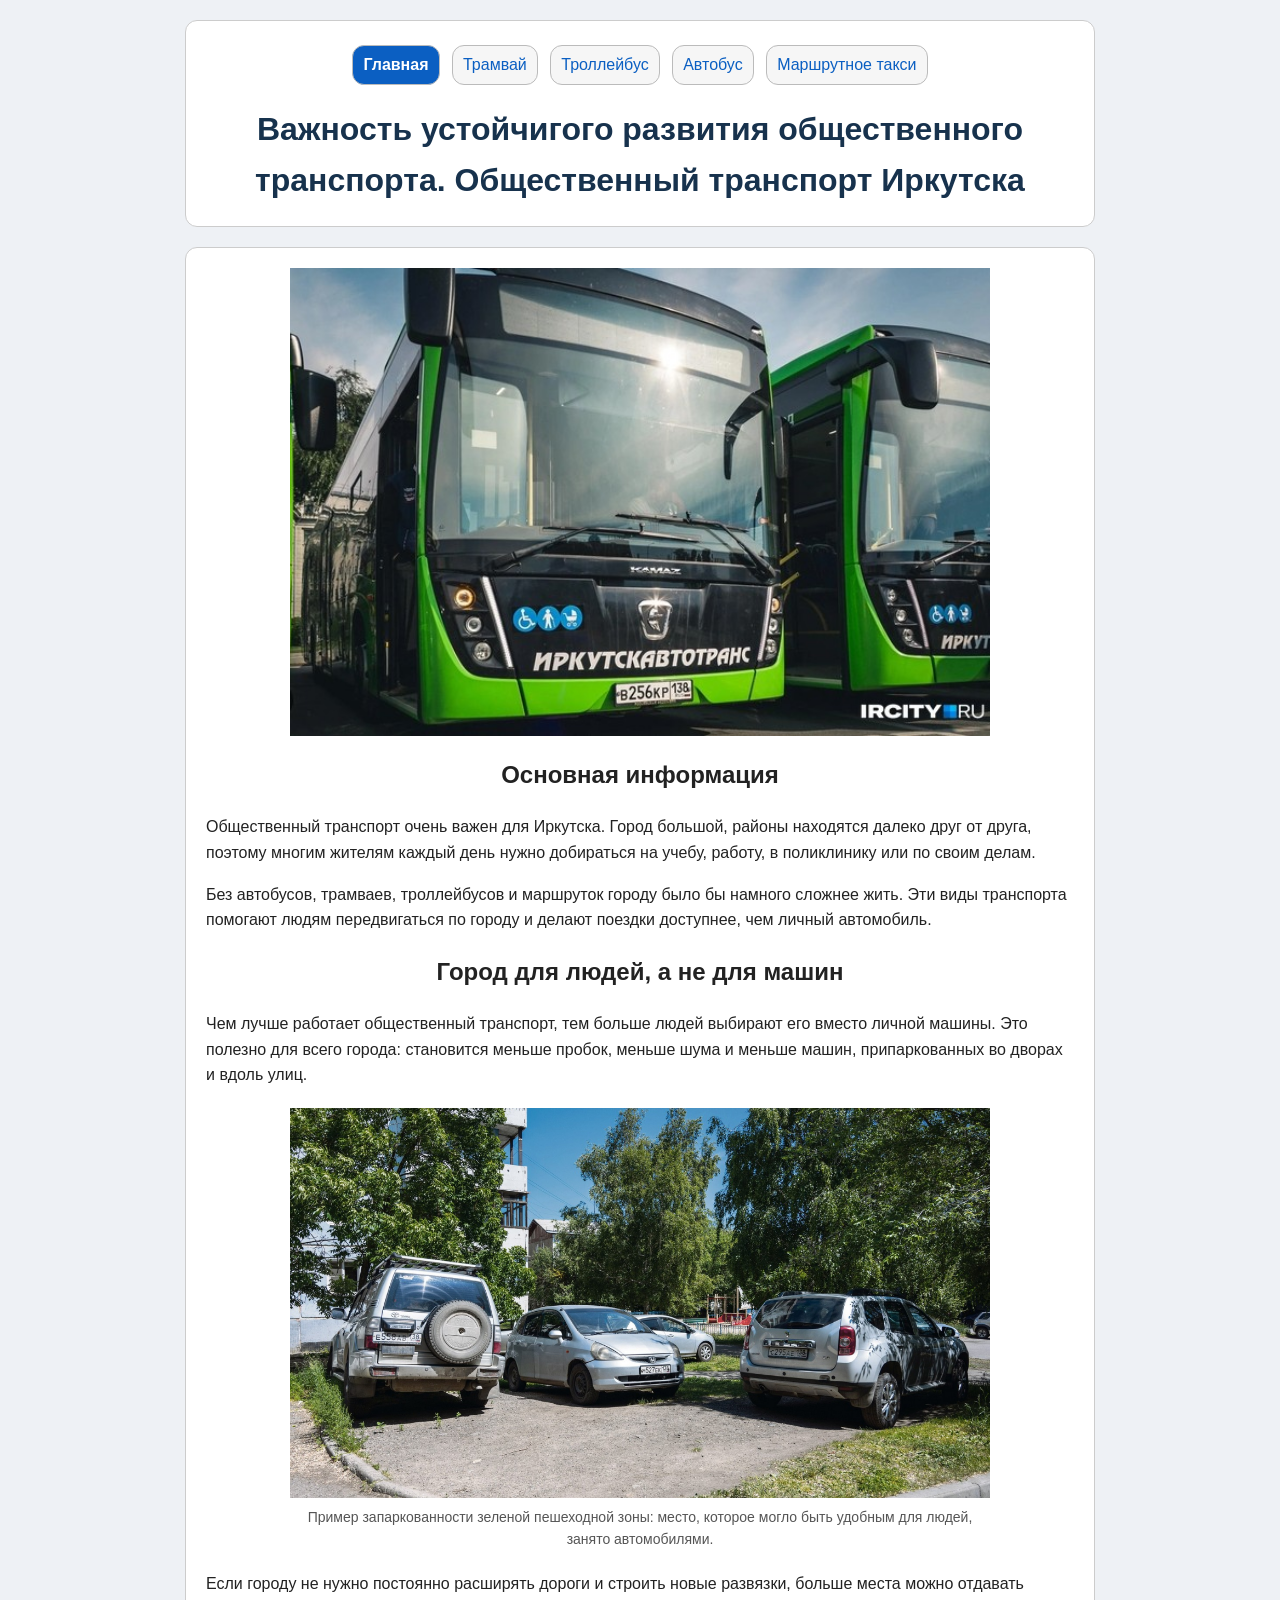
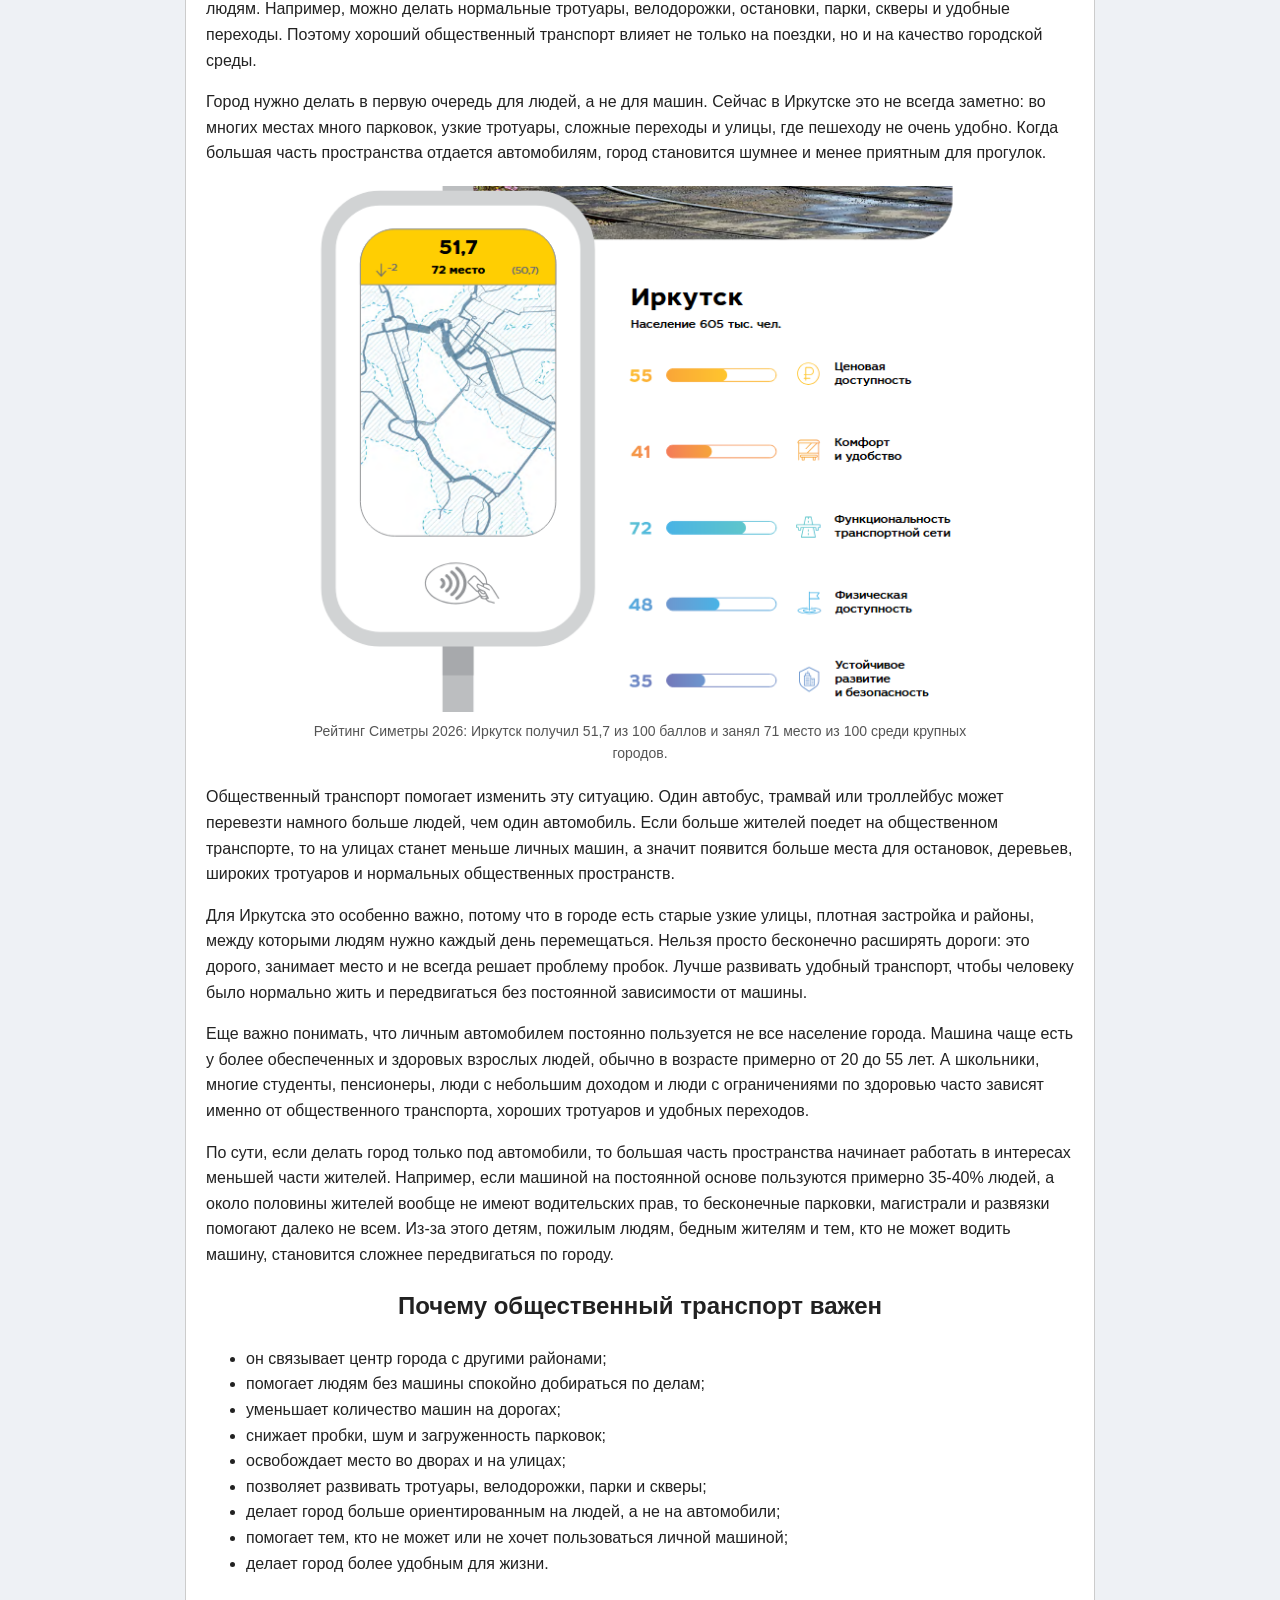
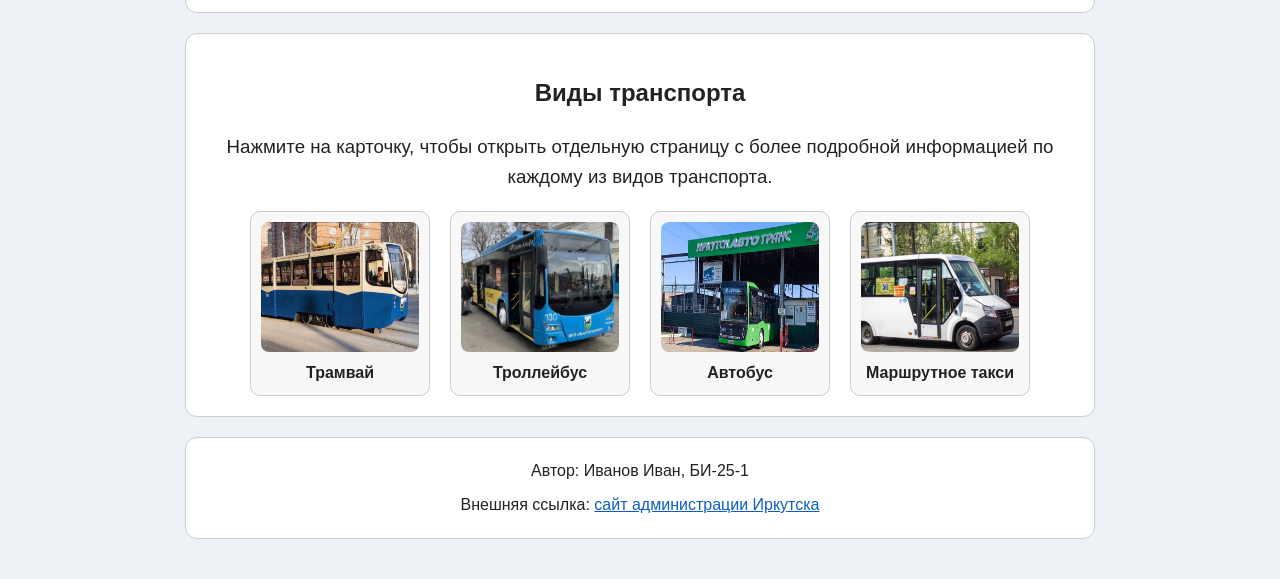
==== commit b42a8fc2: "fix title" ====
--- a/index.html
+++ b/index.html
@@ -16,7 +16,7 @@
         <a class="menu-link" href="bus.html">Автобус</a>
         <a class="menu-link" href="marshrutka.html">Маршрутное такси</a>
       </nav>
-      <h1 class="page-title">Важность общественного транспорта Иркутска</h1>
+      <h1 class="page-title">Важность устойчигого развития общественного транспорта. Общественный транспорт Иркутска</h1>
     </header>
 
     <main>
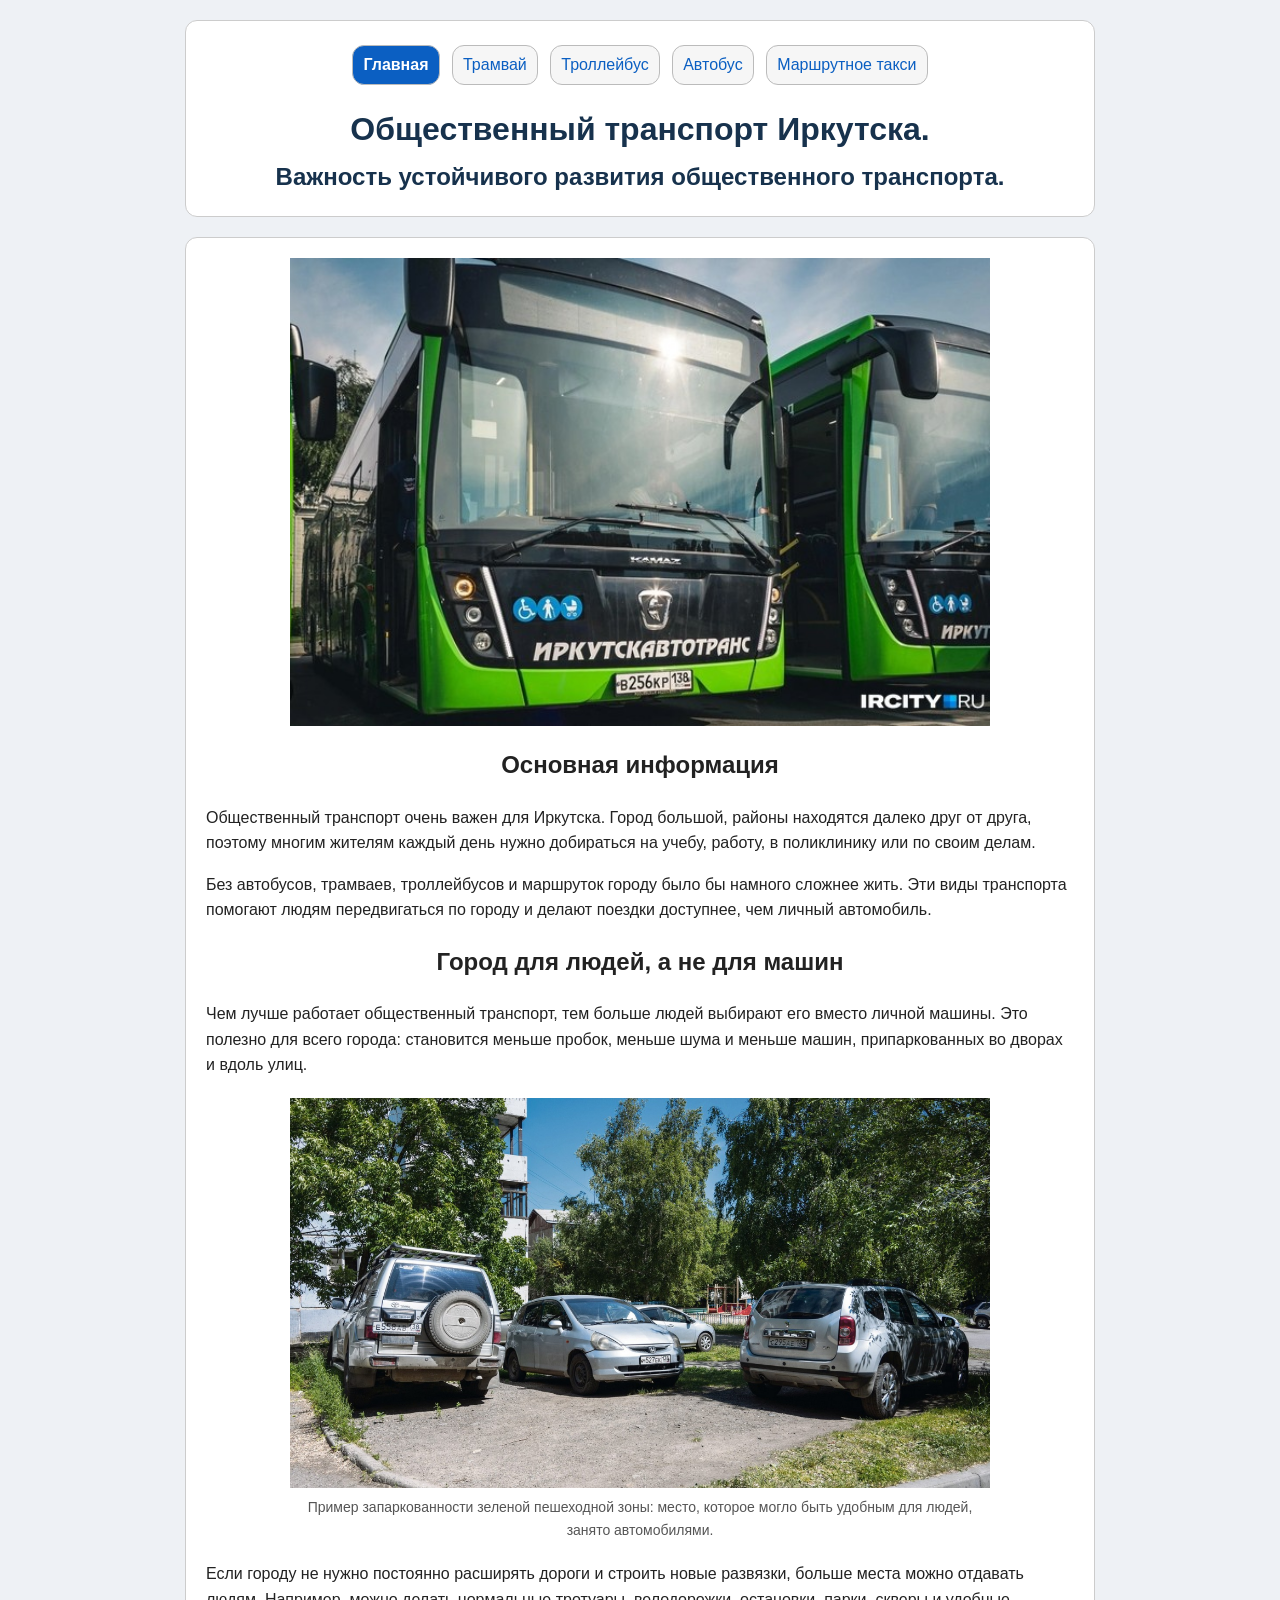
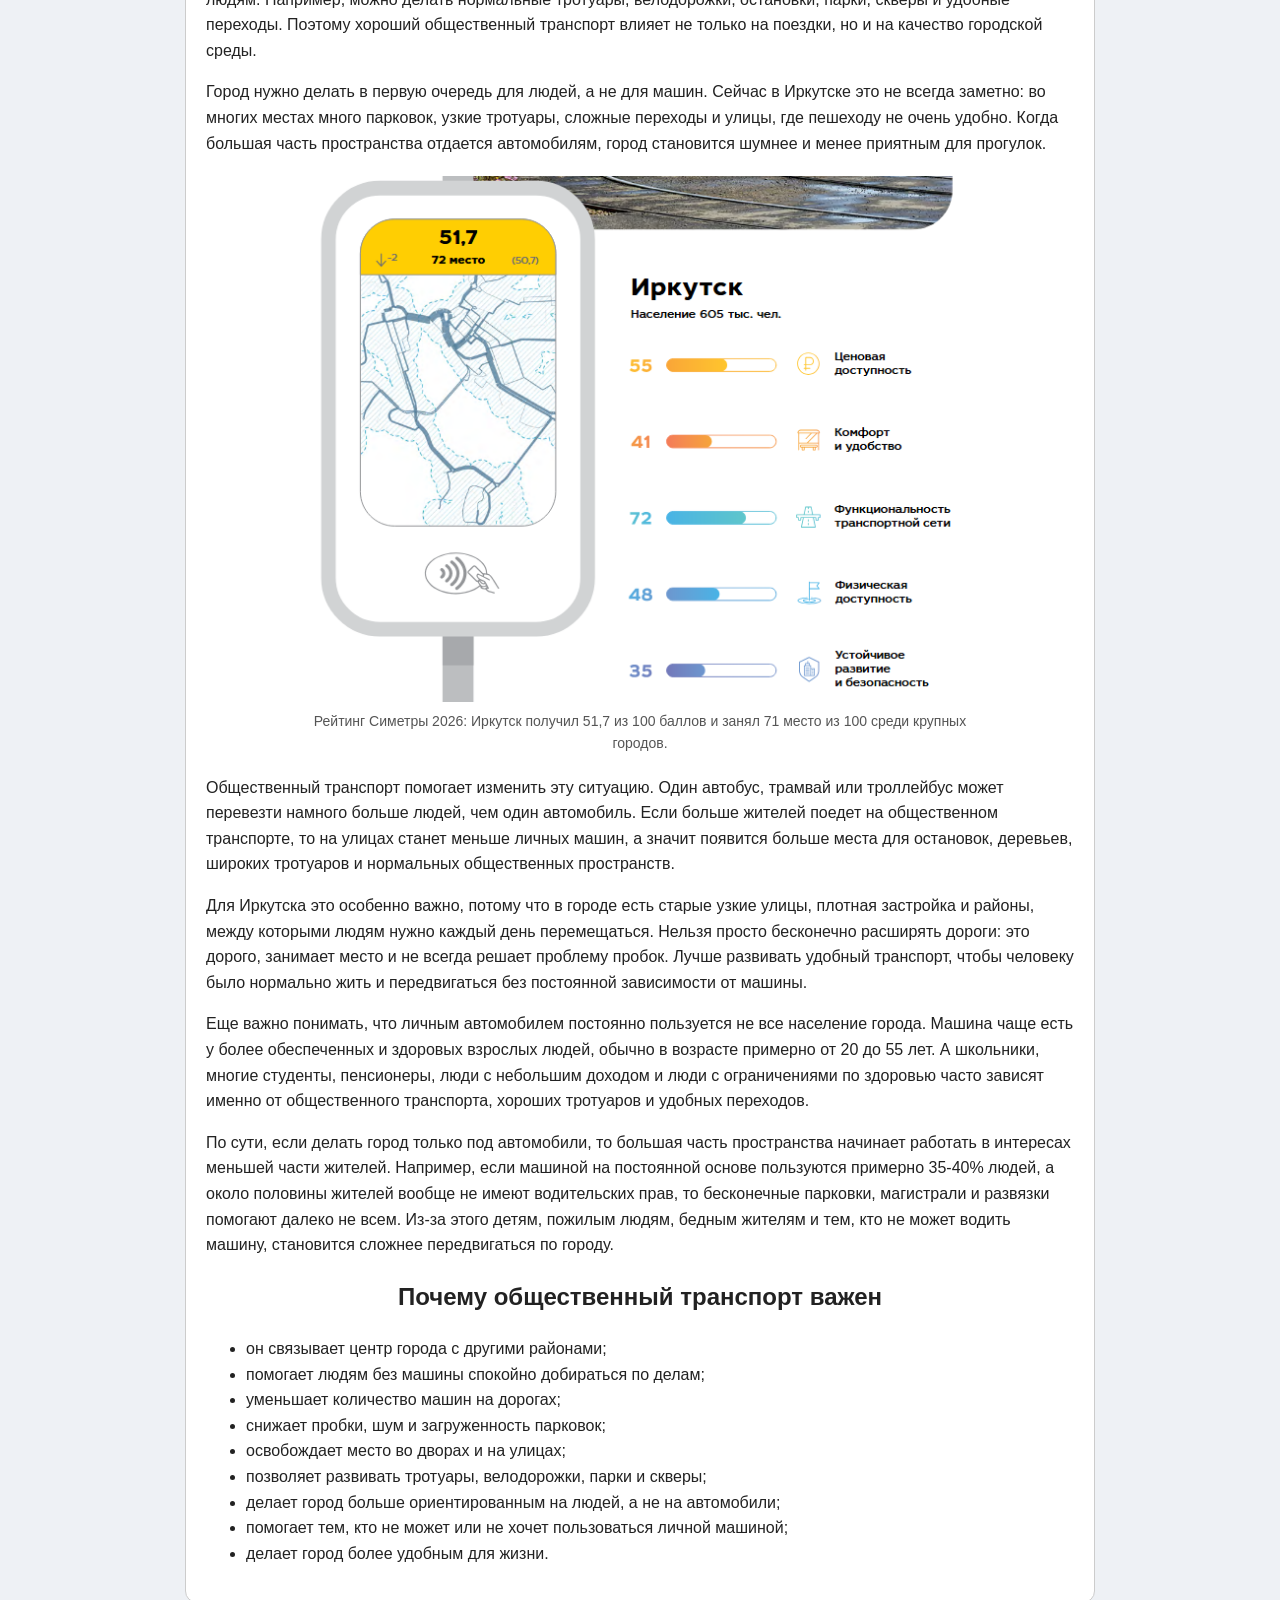
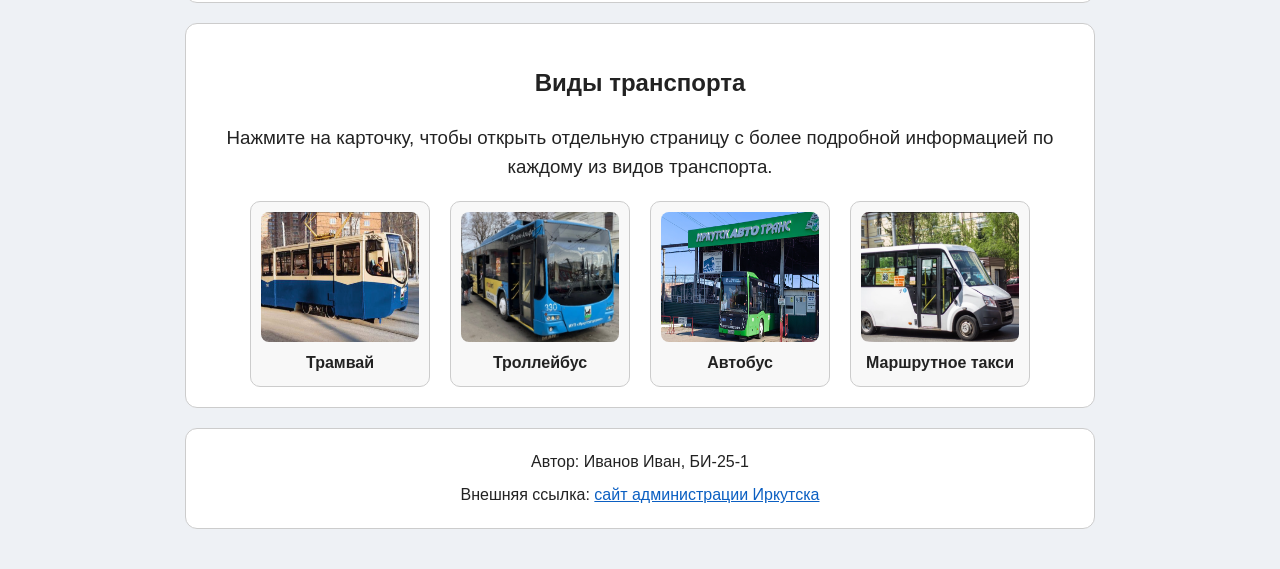
==== commit 360fe5a6: "fix title" ====
--- a/index.html
+++ b/index.html
@@ -16,7 +16,8 @@
         <a class="menu-link" href="bus.html">Автобус</a>
         <a class="menu-link" href="marshrutka.html">Маршрутное такси</a>
       </nav>
-      <h1 class="page-title">Важность устойчигого развития общественного транспорта. Общественный транспорт Иркутска</h1>
+      <h1 class="page-title" style="margin-bottom: 0;">Общественный транспорт Иркутска.</h1>
+      <h1 class="page-title" style="font-size: 24px; margin-top: 3px;">Важность устойчивого развития общественного транспорта.</h1>
     </header>
 
     <main>
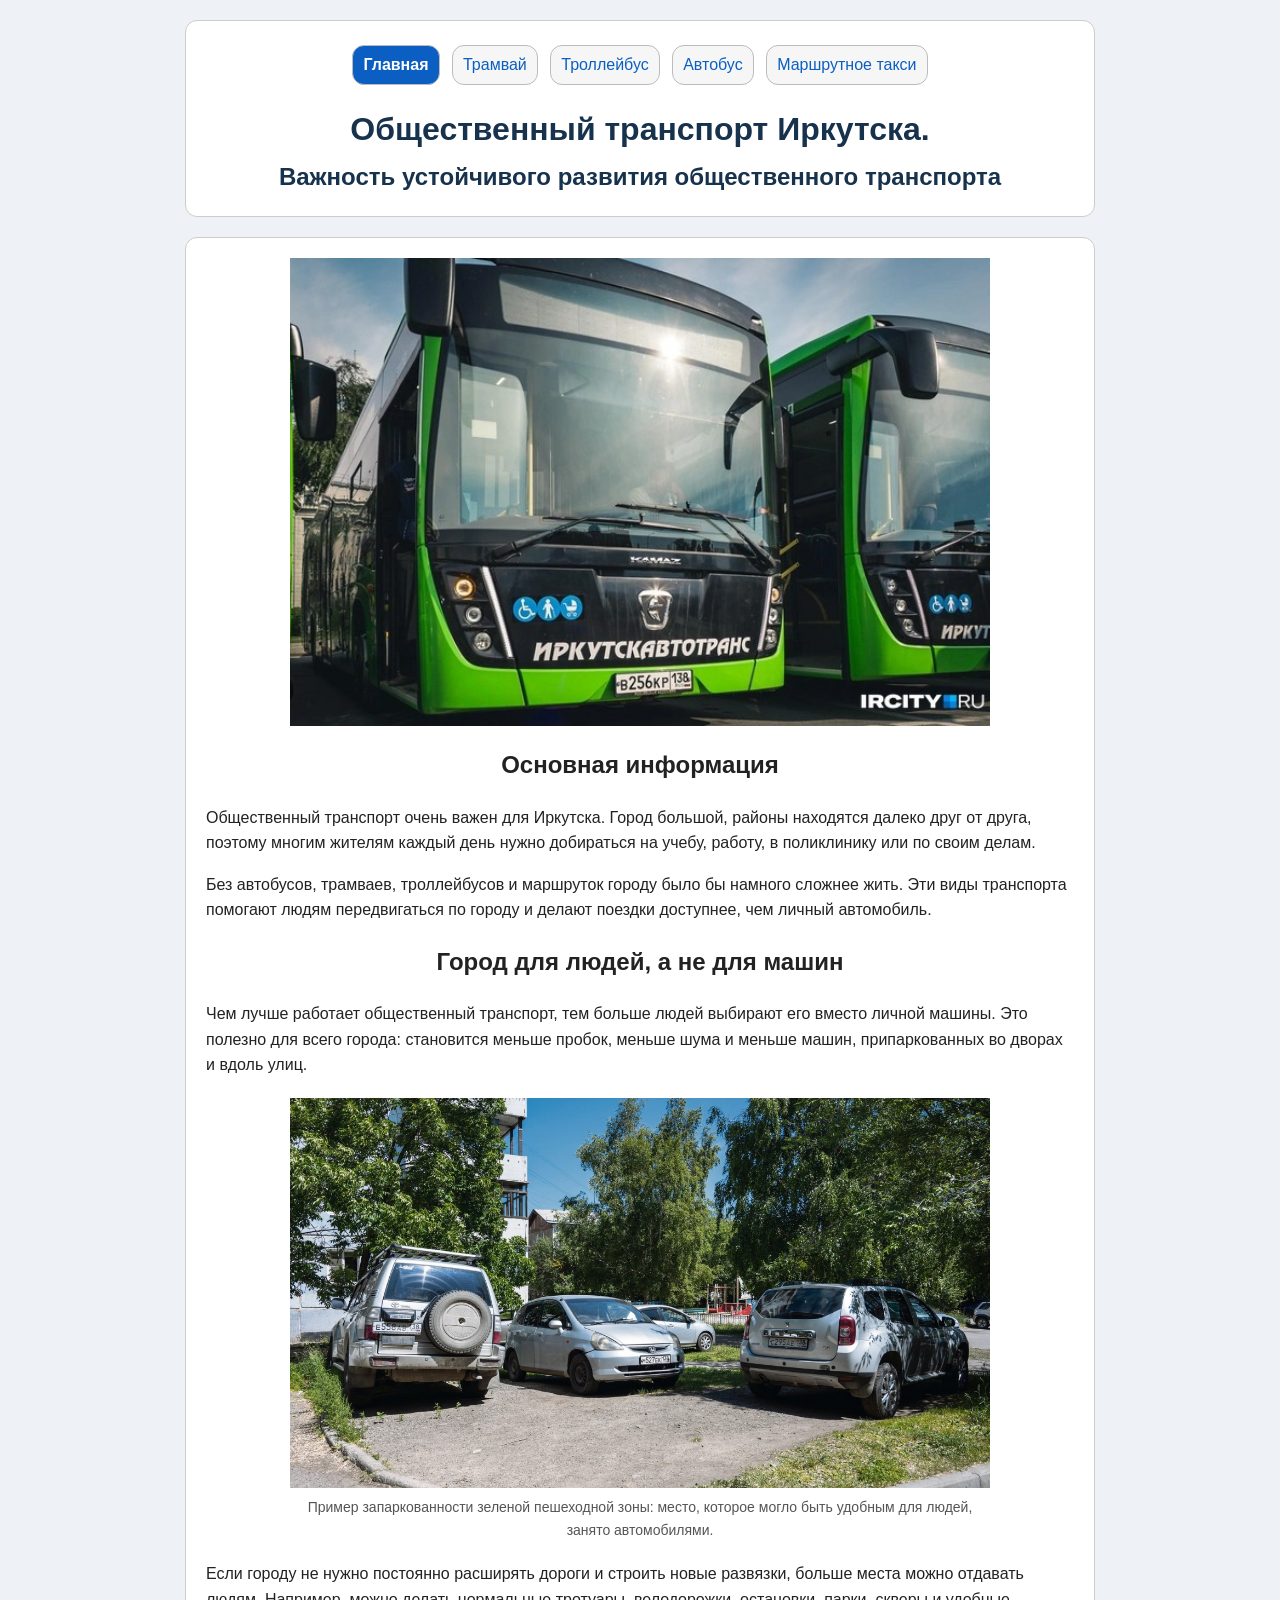
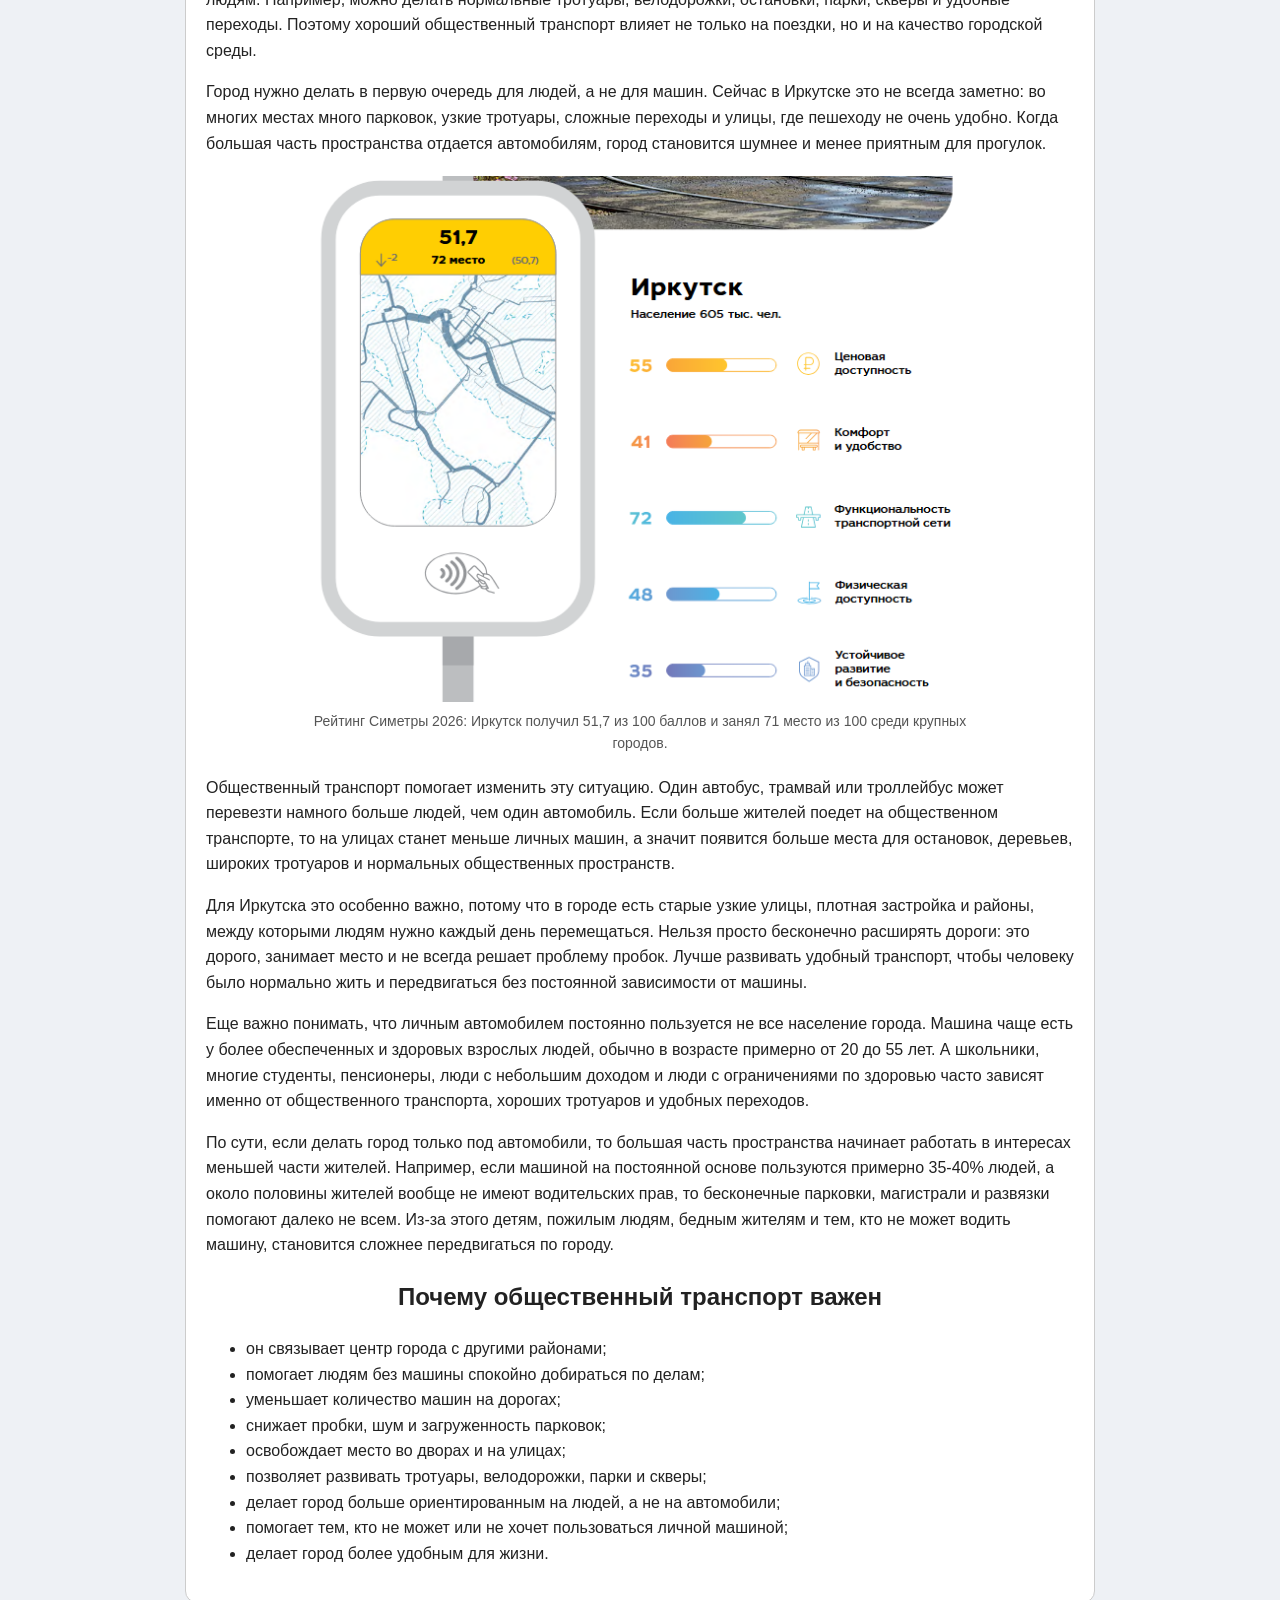
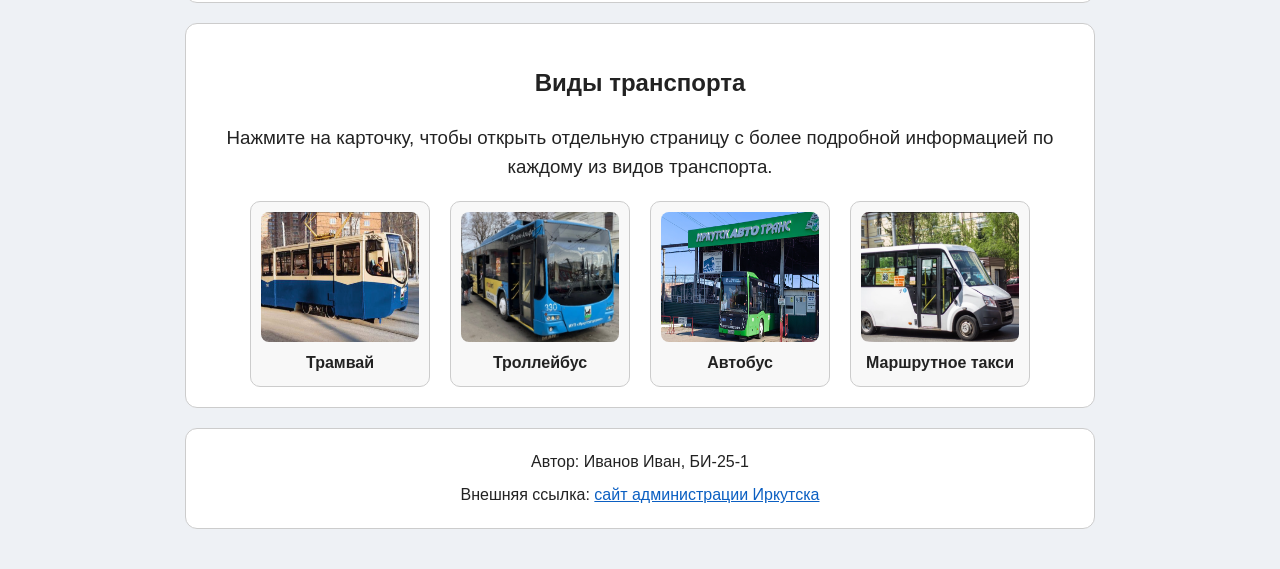
==== commit b6768f0f: "fix title" ====
--- a/index.html
+++ b/index.html
@@ -17,7 +17,7 @@
         <a class="menu-link" href="marshrutka.html">Маршрутное такси</a>
       </nav>
       <h1 class="page-title" style="margin-bottom: 0;">Общественный транспорт Иркутска.</h1>
-      <h1 class="page-title" style="font-size: 24px; margin-top: 3px;">Важность устойчивого развития общественного транспорта.</h1>
+      <h1 class="page-title" style="font-size: 24px; margin-top: 3px;">Важность устойчивого развития общественного транспорта</h1>
     </header>
 
     <main>
